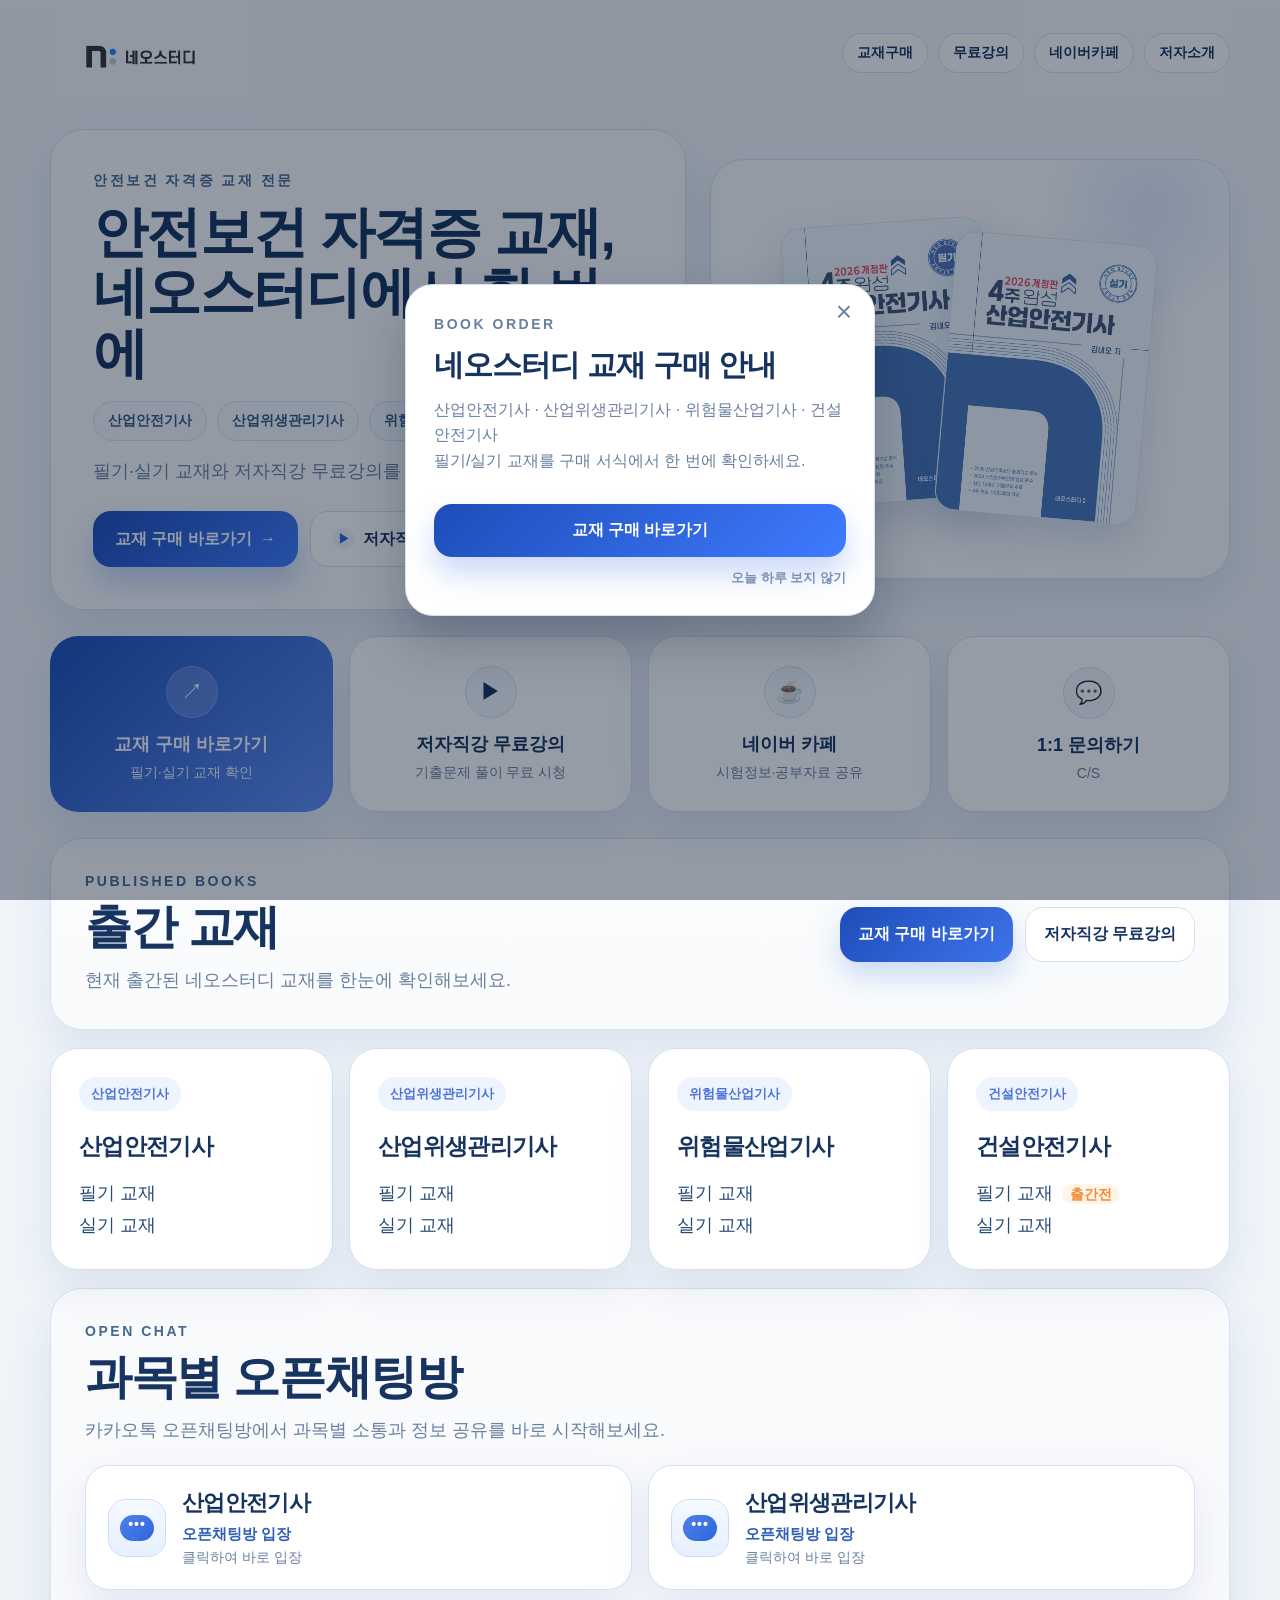
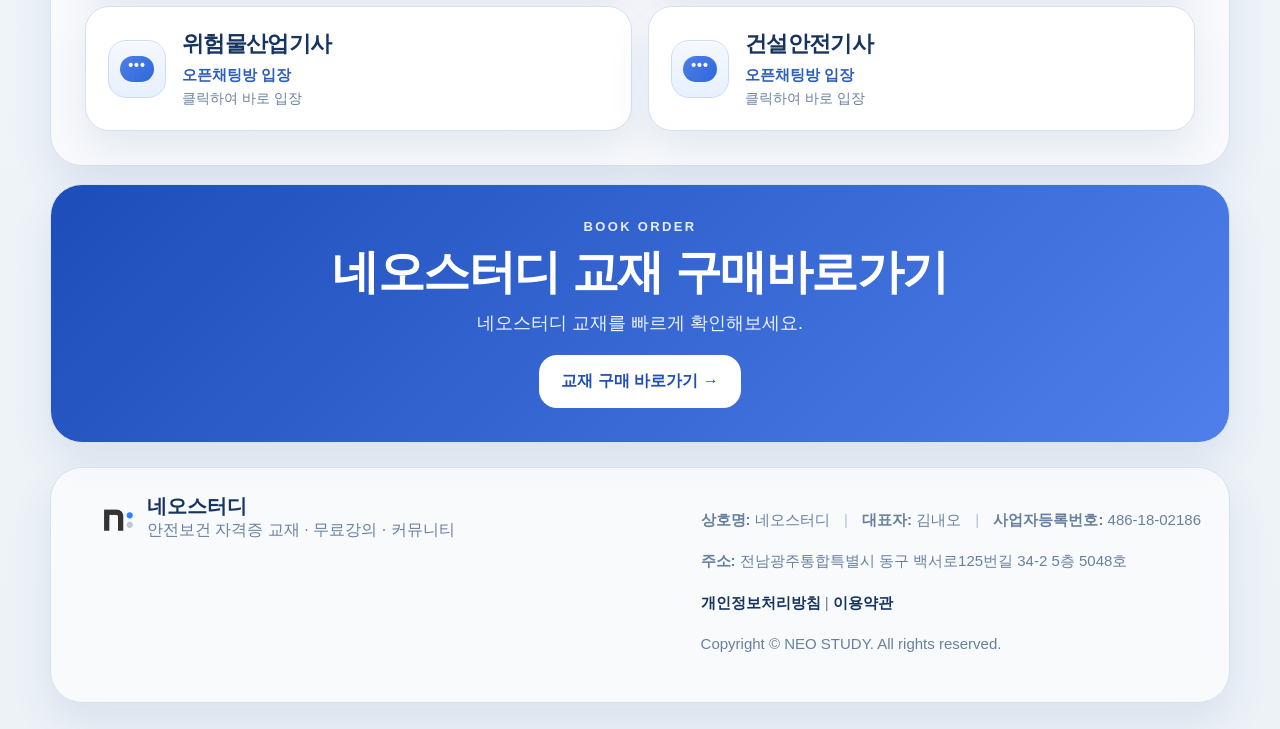
==== index.html @ 05bb548c "Add files via upload" ====
<!doctype html>
<html lang="ko">
<head>
  <meta charset="utf-8">
  <meta name="viewport" content="width=device-width, initial-scale=1">
  <meta http-equiv="Cache-Control" content="no-cache, no-store, must-revalidate">
  <meta http-equiv="Pragma" content="no-cache">
  <meta http-equiv="Expires" content="0">

  <title>네오스터디 | 안전보건 자격증 교재</title>
  <link rel="icon" type="image/png" href="./assets/logo-symbol.png?v=23">
  <link rel="stylesheet" href="./style.css?v=30">

  <style>
    /* v21 critical inline fix */
    .talks-section{
      padding:34px !important;
      margin-bottom:18px !important;
      border-radius:32px !important;
      background:rgba(255,255,255,.62) !important;
      border:1px solid #d6e1ef !important;
      box-shadow:0 18px 40px rgba(41,83,154,.10) !important;
    }
    .talk-grid{
      display:grid !important;
      grid-template-columns:repeat(2,minmax(0,1fr)) !important;
      gap:16px !important;
    }
    .talk-card{
      display:flex !important;
      align-items:center !important;
      gap:16px !important;
      padding:22px !important;
      border-radius:24px !important;
      background:#fff !important;
      border:1px solid #d6e1ef !important;
      box-shadow:0 18px 40px rgba(41,83,154,.10) !important;
    }
    .talk-icon{
      flex:0 0 58px !important;
      width:58px !important;
      height:58px !important;
      border-radius:18px !important;
      display:grid !important;
      place-items:center !important;
      background:linear-gradient(180deg,#f5f9ff 0%,#e7f0ff 100%) !important;
      border:1px solid #cddcf5 !important;
    }
    .talk-glyph{
      display:inline-grid !important;
      place-items:center !important;
      width:34px !important;
      height:26px !important;
      border-radius:14px !important;
      background:linear-gradient(135deg,#4f7fe6,#2e67dc) !important;
      color:#fff !important;
      font-size:0 !important;
      position:relative !important;
    }
    .talk-glyph::before{
      content:"•••" !important;
      font-size:14px !important;
      letter-spacing:1px !important;
    }
    .talk-glyph::after{
      content:"" !important;
      position:absolute !important;
      left:7px !important;
      bottom:-5px !important;
      border:6px solid transparent !important;
      border-top-color:#3f74e2 !important;
      border-right:0 !important;
      transform:rotate(24deg) !important;
    }
    .talk-copy h3{
      margin:0 0 7px !important;
      font-size:22px !important;
      letter-spacing:-.03em !important;
    }
    .talk-copy p{
      margin:0 0 4px !important;
      font-size:15px !important;
      font-weight:800 !important;
      color:#2f5fb6 !important;
    }
    .talk-copy .talk-hint{
      font-size:14px !important;
      color:#68809f !important;
      word-break:keep-all !important;
    }
    @media(max-width:1100px){.talk-grid{grid-template-columns:1fr !important;}}
    @media(max-width:760px){
      nav a{font-size:14px !important;padding:10px 13px !important;font-weight:850 !important;letter-spacing:-.01em !important;}
      .talk-card{padding:18px !important;}
      .talk-copy h3{font-size:19px !important;}
    }
  </style>


  <style>
    .popup-card .today{
      display:block !important;
      width:auto !important;
      margin:12px 0 0 auto !important;
      padding:0 !important;
      text-align:right !important;
    }
  </style>


  <style>
    .logo,
    .logo img,
    .footer-logo {
      background: transparent !important;
      box-shadow: none !important;
    }
    .logo {
      padding: 0 !important;
      border: 0 !important;
    }
    .popup-card .today,
    #today {
      display: block !important;
      width: max-content !important;
      margin: 12px 0 0 auto !important;
      padding: 0 !important;
      text-align: right !important;
      background: transparent !important;
      border: 0 !important;
    }
  </style>


  <style>
    header nav a[href="https://pf.kakao.com/_Xhxdxon"],
    .header nav a[href="https://pf.kakao.com/_Xhxdxon"]{
      display:none !important;
    }
  </style>

  <style id="v29-mobile-direct">
    .mobile-br{display:none;}
    @media screen and (max-width: 900px){
      body .header{
        align-items:flex-start !important;
        gap:12px !important;
        padding-top:18px !important;
      }
      body .logo-horizontal{
        display:none !important;
      }
      body .logo-stack{
        display:block !important;
        width:168px !important;
        max-width:168px !important;
        height:auto !important;
      }
      body header nav a[href="https://pf.kakao.com/_Xhxdxon"],
      body .header nav a[href="https://pf.kakao.com/_Xhxdxon"]{
        display:none !important;
        visibility:hidden !important;
        width:0 !important;
        height:0 !important;
        overflow:hidden !important;
        padding:0 !important;
        margin:0 !important;
        border:0 !important;
      }
      body nav{
        display:flex !important;
        flex-wrap:wrap !important;
        gap:10px !important;
      }
      body nav a{
        font-size:15px !important;
        font-weight:900 !important;
        padding:10px 14px !important;
        letter-spacing:-.02em !important;
      }
      body .books article{
        min-height:0 !important;
        padding:20px 22px !important;
        border-radius:22px !important;
      }
      body .books article h3{
        margin:14px 0 10px !important;
        font-size:24px !important;
        line-height:1.2 !important;
      }
      body .books article p{
        font-size:17px !important;
        line-height:1.45 !important;
      }
      body .cta{
        padding:26px 18px !important;
        margin:34px auto 28px !important;
        border-radius:24px !important;
      }
      body .cta h2{
        font-size:32px !important;
        line-height:1.15 !important;
      }
      body .mobile-br{
        display:block !important;
      }
      body .cta p:not(.cta-label){
        font-size:15px !important;
        line-height:1.5 !important;
        margin-bottom:16px !important;
      }
      body .cta-main-btn{
        min-height:50px !important;
        font-size:17px !important;
      }
    }
  </style>


  <style id="v30-mobile-footer-oneline">

/* v30 mobile footer one-line fix */
@media screen and (max-width: 900px){
  body .footer-compact{
    padding:20px 18px 26px !important;
    border-radius:24px !important;
  }
  body .footer-compact-brand{
    gap:10px !important;
    align-items:center !important;
  }
  body .footer-logo{
    width:46px !important;
    flex:0 0 46px !important;
  }
  body .footer-compact-brand b{
    font-size:17px !important;
    line-height:1.2 !important;
  }
  body .footer-compact-brand span{
    display:block !important;
    white-space:nowrap !important;
    font-size:11px !important;
    line-height:1.35 !important;
    letter-spacing:-.04em !important;
  }
  body .footer-compact-info{
    font-size:12px !important;
    line-height:1.55 !important;
    letter-spacing:-.055em !important;
  }
  body .footer-compact-info p{
    margin:0 0 7px !important;
  }
  body .footer-compact-info p:nth-child(1),
  body .footer-compact-info p:nth-child(2){
    white-space:nowrap !important;
    font-size:12px !important;
    letter-spacing:-.075em !important;
  }
  body .footer-compact-info .divider{
    margin:0 4px !important;
  }
  body .policy-links{
    font-size:14px !important;
    letter-spacing:-.04em !important;
  }
  body .copyright{
    white-space:nowrap !important;
    font-size:12px !important;
    letter-spacing:-.04em !important;
  }
}
@media screen and (max-width: 430px){
  body .footer-compact-info{
    font-size:11px !important;
  }
  body .footer-compact-info p:nth-child(1),
  body .footer-compact-info p:nth-child(2){
    font-size:11px !important;
    letter-spacing:-.09em !important;
  }
  body .footer-compact-brand span{
    font-size:10.5px !important;
  }
}

  </style>

</head>
<body>
<header class="header">
  <a class="logo" href="#top" aria-label="네오스터디 홈">
    <img class="logo-horizontal" src="./assets/logo-horizontal.png?v=23" alt="네오스터디">
    <img class="logo-stack" src="./assets/logo-stack.png?v=23" alt="네오스터디">
  </a>
  <nav>
    <a href="https://docs.google.com/forms/d/1O3MGlF-4QPyB_i3ow2tpYM8JLLoMQoD6j-0bdZ7Ga0U/viewform?edit_requested=true" target="_blank">교재구매</a>
    <a href="https://www.youtube.com/@%EB%84%A4%EC%98%A4%EC%8A%A4%ED%84%B0%EB%94%94" target="_blank">무료강의</a>
    <a href="https://cafe.naver.com/neostudy97" target="_blank">네이버카페</a>
    <a href="./author.html">저자소개</a>
  </nav>
</header>

<main id="top">
  <section class="hero">
    <div class="hero-copy refined">
      <p class="label">안전보건 자격증 교재 전문</p>
      <h1>안전보건 자격증 교재,<br>네오스터디에서 한 번에</h1>
      <div class="hero-tags">
        <span>산업안전기사</span>
        <span>산업위생관리기사</span>
        <span>위험물산업기사</span>
        <span>건설안전기사</span>
      </div>
      <p class="desc">필기·실기 교재와 저자직강 무료강의를 쉽고 빠르게 확인하세요.</p>
      <div class="actions refined-actions">
        <a class="btn primary purchase-cta-main" href="https://docs.google.com/forms/d/1O3MGlF-4QPyB_i3ow2tpYM8JLLoMQoD6j-0bdZ7Ga0U/viewform?edit_requested=true" target="_blank">교재 구매 바로가기 <span>→</span></a>
        <a class="btn hero-secondary" href="https://www.youtube.com/@%EB%84%A4%EC%98%A4%EC%8A%A4%ED%84%B0%EB%94%94" target="_blank"><span class="play-dot">▶</span> 저자직강 무료강의</a>
      </div>
    </div>
    <div class="visual visual-books">
      <div class="cover-stack" aria-label="산업안전기사 필기 실기 교재">
        <img class="cover cover-written" src="./assets/book-industrial-safety-written-front.png" alt="산업안전기사 필기 교재 표지">
        <img class="cover cover-practical" src="./assets/book-industrial-safety-practical-front.png" alt="산업안전기사 실기 교재 표지">
      </div>
    </div>
  </section>

  <section class="quick refined-quick">
    <a class="quick-card main purchase-quick" href="https://docs.google.com/forms/d/1O3MGlF-4QPyB_i3ow2tpYM8JLLoMQoD6j-0bdZ7Ga0U/viewform?edit_requested=true" target="_blank">
      <span class="mini-icon">↗</span>
      <b>교재 구매 바로가기</b>
      <span>필기·실기 교재 확인</span>
    </a>
    <a class="quick-card card-youtube" href="https://www.youtube.com/@%EB%84%A4%EC%98%A4%EC%8A%A4%ED%84%B0%EB%94%94" target="_blank">
      <span class="mini-icon">▶</span>
      <b>저자직강 무료강의</b>
      <span>기출문제 풀이 무료 시청</span>
    </a>
    <a class="quick-card card-cafe" href="https://cafe.naver.com/neostudy97" target="_blank">
      <span class="mini-icon">☕</span>
      <b>네이버 카페</b>
      <span>시험정보·공부자료 공유</span>
    </a>
    <a class="quick-card card-kakao" href="https://pf.kakao.com/_Xhxdxon" target="_blank">
      <span class="mini-icon">💬</span>
      <b>1:1 문의하기</b>
      <span>C/S</span>
    </a>
  </section>

  <section class="section-head refined-section-head">
    <div class="section-head-copy">
      <p class="label">PUBLISHED BOOKS</p>
      <h2>출간 교재</h2>
      <p>현재 출간된 네오스터디 교재를 한눈에 확인해보세요.</p>
    </div>
    <div class="section-head-actions">
      <a class="mini-btn solid" href="https://docs.google.com/forms/d/1O3MGlF-4QPyB_i3ow2tpYM8JLLoMQoD6j-0bdZ7Ga0U/viewform?edit_requested=true" target="_blank">교재 구매 바로가기</a>
      <a class="mini-btn ghost" href="https://www.youtube.com/@%EB%84%A4%EC%98%A4%EC%8A%A4%ED%84%B0%EB%94%94" target="_blank">저자직강 무료강의</a>
    </div>
  </section>

  <section class="books" id="books">
    <article><span>산업안전기사</span><h3>산업안전기사</h3><p>필기 교재<br>실기 교재</p></article>
    <article><span>산업위생관리기사</span><h3>산업위생관리기사</h3><p>필기 교재<br>실기 교재</p></article>
    <article><span>위험물산업기사</span><h3>위험물산업기사</h3><p>필기 교재<br>실기 교재</p></article>
    <article><span>건설안전기사</span><h3>건설안전기사</h3><p>필기 교재 <em>출간전</em><br>실기 교재</p></article>
  </section>

  <section class="talks-section" id="openchat">
    <div class="section-head talk-head">
      <div class="section-head-copy">
        <p class="label">OPEN CHAT</p>
        <h2>과목별 오픈채팅방</h2>
        <p>카카오톡 오픈채팅방에서 과목별 소통과 정보 공유를 바로 시작해보세요.</p>
      </div>
    </div>
    <div class="talk-grid">
            <a class="talk-card" href="https://open.kakao.com/o/gxEo422f" target="_blank">
        <div class="talk-icon" aria-hidden="true"><span class="talk-glyph">···</span></div>
        <div class="talk-copy">
          <h3>산업안전기사</h3>
          <p>오픈채팅방 입장</p>
          <span class="talk-hint">클릭하여 바로 입장</span>
        </div>
      </a>
      <a class="talk-card" href="https://open.kakao.com/o/gMXc622f" target="_blank">
        <div class="talk-icon" aria-hidden="true"><span class="talk-glyph">···</span></div>
        <div class="talk-copy">
          <h3>산업위생관리기사</h3>
          <p>오픈채팅방 입장</p>
          <span class="talk-hint">클릭하여 바로 입장</span>
        </div>
      </a>
      <a class="talk-card" href="https://open.kakao.com/o/gcaBc42f" target="_blank">
        <div class="talk-icon" aria-hidden="true"><span class="talk-glyph">···</span></div>
        <div class="talk-copy">
          <h3>위험물산업기사</h3>
          <p>오픈채팅방 입장</p>
          <span class="talk-hint">클릭하여 바로 입장</span>
        </div>
      </a>
      <a class="talk-card" href="https://open.kakao.com/o/gkoHd42f" target="_blank">
        <div class="talk-icon" aria-hidden="true"><span class="talk-glyph">···</span></div>
        <div class="talk-copy">
          <h3>건설안전기사</h3>
          <p>오픈채팅방 입장</p>
          <span class="talk-hint">클릭하여 바로 입장</span>
        </div>
      </a>
    </div>
  </section>

  <section class="cta">
    <p class="cta-label">BOOK ORDER</p>
    <h2>네오스터디 교재 구매<br class="mobile-br">바로가기</h2>
    <p>네오스터디 교재를 빠르게 확인해보세요.</p>
    <div class="cta-actions"><a class="btn white cta-main-btn" href="https://docs.google.com/forms/d/1O3MGlF-4QPyB_i3ow2tpYM8JLLoMQoD6j-0bdZ7Ga0U/viewform?edit_requested=true" target="_blank">교재 구매 바로가기 →</a></div>
  </section>
</main>

<footer class="footer-compact">
  <div class="footer-compact-brand">
    <img class="footer-logo" src="./assets/logo-symbol.png?v=23" alt="" aria-hidden="true">
    <div>
      <b>네오스터디</b>
      <span>안전보건 자격증 교재 · 무료강의 · 커뮤니티</span>
    </div>
  </div>

  <div class="footer-compact-info">
    <p><strong>상호명:</strong> 네오스터디 <span class="divider">|</span> <strong>대표자:</strong> 김내오 <span class="divider">|</span> <strong>사업자등록번호:</strong> 486-18-02186</p>
    <p><strong>주소:</strong> 전남광주통합특별시 동구 백서로125번길 34-2 5층 5048호</p>
    <p class="policy-links">
      <a href="./privacy.html">개인정보처리방침</a>
      <span>|</span>
      <a href="./terms.html">이용약관</a>
    </p>
    <p class="copyright">Copyright © NEO STUDY. All rights reserved.</p>
  </div>
</footer>

<div class="popup" id="popup">
  <div class="popup-card">
    <button id="close">×</button>
    <p class="label">BOOK ORDER</p>
    <h2>네오스터디 교재 구매 안내</h2>
    <p>산업안전기사 · 산업위생관리기사 · 위험물산업기사 · 건설안전기사<br>필기/실기 교재를 구매 서식에서 한 번에 확인하세요.</p>
    <a class="btn primary full" href="https://docs.google.com/forms/d/1O3MGlF-4QPyB_i3ow2tpYM8JLLoMQoD6j-0bdZ7Ga0U/viewform?edit_requested=true" target="_blank">교재 구매 바로가기</a>
    <button class="today" id="today" style="display:block;width:max-content;margin:12px 0 0 auto;padding:0;text-align:right;">오늘 하루 보지 않기</button>
  </div>
</div>

<script src="./script.js?v=30"></script>

<script>
  document.addEventListener('DOMContentLoaded', function () {
    document.querySelectorAll('header nav a, .header nav a').forEach(function (a) {
      var text = (a.textContent || '').replace(/\s/g, '');
      if (text === '1:1문의' || a.getAttribute('href') === 'https://pf.kakao.com/_Xhxdxon') {
        a.remove();
      }
    });
  });
</script>

<script id="v29-remove-contact-nav">
document.addEventListener('DOMContentLoaded', function(){
  document.querySelectorAll('header nav a, .header nav a, nav a').forEach(function(a){
    var txt = (a.textContent || '').replace(/\s/g,'');
    var href = a.getAttribute('href') || '';
    if (txt === '1:1문의' || href === 'https://pf.kakao.com/_Xhxdxon') {
      a.parentNode && a.parentNode.removeChild(a);
    }
  });
});
</script>


<script id="v30-footer-inline-js">
document.addEventListener('DOMContentLoaded', function(){
  var isMobile = window.matchMedia && window.matchMedia('(max-width: 900px)').matches;
  if(!isMobile) return;
  document.querySelectorAll('.footer-compact-info p').forEach(function(p, idx){
    if(idx === 0 || idx === 1){
      p.style.whiteSpace = 'nowrap';
      p.style.fontSize = window.innerWidth <= 430 ? '11px' : '12px';
      p.style.letterSpacing = window.innerWidth <= 430 ? '-0.09em' : '-0.075em';
    }
  });
  var brandSpan = document.querySelector('.footer-compact-brand span');
  if(brandSpan){
    brandSpan.style.whiteSpace = 'nowrap';
    brandSpan.style.fontSize = window.innerWidth <= 430 ? '10.5px' : '11px';
    brandSpan.style.letterSpacing = '-0.04em';
  }
});
</script>

</body>
</html>
---- style.css ----
:root{
  --bg:#eef3f8;
  --surface:#ffffff;
  --surface-soft:#f7faff;
  --line:#d6e1ef;
  --line-strong:#c7d6ea;
  --text:#16345f;
  --muted:#68809f;
  --blue:#2e67dc;
  --blue-deep:#1d4db8;
  --kakao:#fee500;
  --shadow:0 18px 40px rgba(41,83,154,.10);
  --radius:28px;
}
*{box-sizing:border-box}
html{scroll-behavior:smooth}
body{margin:0;font-family:-apple-system,BlinkMacSystemFont,'Segoe UI','Apple SD Gothic Neo','Noto Sans KR',sans-serif;color:var(--text);background:linear-gradient(180deg,#f3f7fb 0%, #edf2f7 100%);}
a{text-decoration:none;color:inherit}
img{max-width:100%;display:block}
.header,.hero,.refined-quick,.refined-section-head,.books,.talks-section,.cta,.footer-compact,.author-page,.policy-page{width:min(1180px,calc(100% - 32px));margin-inline:auto}
.header{display:flex;justify-content:space-between;align-items:center;padding:22px 0 16px;gap:16px;position:sticky;top:0;z-index:10;background:rgba(243,247,251,.88);backdrop-filter:blur(14px)}
.logo-horizontal{width:180px}.logo-stack{display:none;width:88px}
nav{display:flex;flex-wrap:wrap;gap:10px}
nav a{padding:10px 14px;border:1px solid var(--line);border-radius:999px;background:rgba(255,255,255,.75);font-size:14px;font-weight:700;color:var(--text)}
nav a:hover{border-color:#aac4ea;color:var(--blue)}
.label{margin:0 0 12px;letter-spacing:.18em;font-size:14px;font-weight:800;color:#446891}
.hero{display:grid;grid-template-columns:1.1fr .9fr;gap:24px;align-items:center;padding:28px 0 26px}
.hero-copy,.visual,.section-head,.talks-section,.cta,.author-card,.footer-compact,.policy-page{background:rgba(255,255,255,.62);border:1px solid var(--line);box-shadow:var(--shadow)}
.hero-copy{padding:42px;border-radius:34px}
.hero h1{margin:0 0 18px;font-size:clamp(34px,4.3vw,56px);line-height:1.1;letter-spacing:-.03em}
.hero-tags{display:flex;flex-wrap:wrap;gap:10px;margin-bottom:16px}
.hero-tags span,.author-points span{padding:10px 14px;border-radius:999px;background:#f5f8fd;border:1px solid var(--line);font-size:14px;font-weight:700;color:#365986}
.desc{margin:0 0 24px;color:var(--muted);font-size:18px;line-height:1.65}
.actions{display:flex;gap:12px;flex-wrap:wrap}
.btn{display:inline-flex;align-items:center;justify-content:center;gap:8px;padding:16px 22px;border-radius:18px;font-weight:800;transition:.18s transform ease,.18s box-shadow ease}
.btn:hover,.quick-card:hover,.talk-card:hover,.books article:hover{transform:translateY(-2px)}
.btn.primary{color:#fff;background:linear-gradient(135deg,var(--blue-deep),#3f7bff);box-shadow:0 16px 30px rgba(46,103,220,.26)}
.btn.hero-secondary{background:#fff;border:1px solid var(--line);color:var(--text)}
.play-dot,.play-mark{display:inline-grid;place-items:center;width:22px;height:22px;border-radius:50%;background:#eff5ff;color:var(--blue);font-size:12px}
.visual{min-height:420px;border-radius:34px;padding:26px;display:grid;place-items:center;position:relative;overflow:hidden}
.visual::before,.visual::after{content:"";position:absolute;border-radius:50%;background:radial-gradient(circle,#dce9fb,transparent 70%);opacity:.9}
.visual::before{width:220px;height:220px;top:-60px;right:-30px}.visual::after{width:180px;height:180px;left:-50px;bottom:-60px}
.cover-stack{position:relative;width:min(92%,420px);height:330px}
.cover{position:absolute;width:48%;border-radius:20px;box-shadow:0 18px 38px rgba(25,58,119,.15);border:1px solid rgba(210,223,240,.9);background:white}
.cover-written{left:7%;top:18px;transform:rotate(-4deg)}
.cover-practical{right:8%;top:34px;transform:rotate(5deg)}
.refined-quick{display:grid;grid-template-columns:repeat(4,1fr);gap:16px;padding:0 0 26px}
.quick-card{display:flex;flex-direction:column;align-items:center;justify-content:center;text-align:center;min-height:176px;padding:26px 20px;border-radius:28px;background:var(--surface);border:1px solid var(--line);box-shadow:var(--shadow)}
.quick-card.main{background:linear-gradient(135deg,var(--blue-deep),#5f8ef3);color:#fff;border:none}
.quick-card b{display:block;margin:14px 0 8px;font-size:18px}
.quick-card span:last-child{font-size:14px;color:var(--muted)}
.quick-card.main span:last-child{color:#eef4ff}
.mini-icon{display:grid;place-items:center;width:52px;height:52px;border-radius:50%;background:#f2f6fd;border:1px solid var(--line);font-size:22px}
.quick-card.main .mini-icon{background:rgba(255,255,255,.16);border-color:rgba(255,255,255,.16);color:#fff}
.refined-section-head,.talks-section,.cta,.footer-compact,.author-card{border-radius:32px}
.refined-section-head{display:flex;align-items:center;justify-content:space-between;gap:18px;padding:34px;margin-bottom:18px}
.section-head-copy h2,.talk-head h2,.cta h2,.author-card h2{margin:0 0 14px;font-size:clamp(32px,3.7vw,48px);line-height:1.08;letter-spacing:-.03em}
.section-head-copy p:not(.label),.talk-head p:not(.label){margin:0;color:var(--muted);font-size:18px;line-height:1.6}
.section-head-actions{display:flex;gap:12px;flex-wrap:wrap}
.mini-btn{display:inline-flex;align-items:center;justify-content:center;padding:16px 18px;border-radius:18px;font-weight:800;border:1px solid var(--line);background:#fff;min-width:150px}
.mini-btn.solid{background:linear-gradient(135deg,var(--blue-deep),#3e73ea);border:none;color:#fff;box-shadow:0 14px 28px rgba(46,103,220,.22)}
.books{display:grid;grid-template-columns:repeat(4,1fr);gap:16px;margin-bottom:18px}
.books article{min-height:220px;padding:28px;border-radius:28px;background:var(--surface);border:1px solid var(--line);box-shadow:var(--shadow);display:flex;flex-direction:column}
.books article span{align-self:flex-start;padding:8px 12px;border-radius:999px;background:#edf3ff;color:#4e74d8;font-size:13px;font-weight:800}
.books article h3{margin:22px 0 18px;font-size:23px;line-height:1.18;letter-spacing:-.03em}
.books article p{margin:0;font-size:18px;line-height:1.75;color:#244a78}
.books article em{font-style:normal;color:#f28b34;font-weight:800;background:#fff4ea;padding:2px 8px;border-radius:999px;margin-left:4px;font-size:14px}
.talks-section{padding:34px;margin-bottom:18px}
.talk-head{display:block;padding:0;background:none;border:none;box-shadow:none;margin-bottom:20px}
.talk-grid{display:grid;grid-template-columns:repeat(2,1fr);gap:16px}
.talk-card{display:flex;align-items:center;gap:16px;padding:22px;border-radius:24px;background:var(--surface);border:1px solid var(--line);box-shadow:var(--shadow)}
.talk-icon{flex:0 0 58px;width:58px;height:58px;border-radius:18px;display:grid;place-items:center;background:linear-gradient(180deg,#f5f9ff 0%, #e7f0ff 100%);border:1px solid #cddcf5;box-shadow:inset 0 1px 0 rgba(255,255,255,.9)}
.talk-copy h3{margin:0 0 7px;font-size:22px;letter-spacing:-.03em}
.talk-copy p{margin:0 0 4px;font-size:15px;font-weight:800;color:#2f5fb6}
.talk-copy .talk-hint{font-size:14px;color:var(--muted)}
.talk-glyph{display:inline-grid;place-items:center;width:34px;height:26px;border-radius:14px;background:linear-gradient(135deg,#4f7fe6,#2e67dc);color:#fff;font-size:16px;font-weight:900;letter-spacing:1px;position:relative;line-height:1}
.talk-glyph::after{content:"";position:absolute;left:7px;bottom:-5px;border:6px solid transparent;border-top-color:#3f74e2;border-right:0;transform:rotate(24deg)}
.cta{padding:34px;text-align:center;margin-bottom:24px;background:linear-gradient(135deg,var(--blue-deep),#4e7feb);color:#fff}
.cta-label{margin:0 0 12px;font-size:13px;font-weight:800;letter-spacing:.18em;color:#e6edff}
.cta p:not(.cta-label){margin:0 0 20px;font-size:18px;color:#eef4ff}.btn.white{background:#fff;color:var(--blue-deep)}
.footer-compact{padding:24px 28px 30px;display:flex;justify-content:space-between;gap:24px;align-items:flex-start;margin-bottom:26px}
.footer-compact-brand{display:flex;gap:14px;align-items:center}.footer-logo{width:54px;height:auto}.footer-compact-brand b{display:block;font-size:20px}.footer-compact-brand span,.footer-compact-info p{color:var(--muted)}
.footer-compact-info{font-size:15px;line-height:1.75}.divider{margin:0 10px;color:#b1c3da}.policy-links a{font-weight:800;color:var(--text)}
.popup{position:fixed;inset:0;display:grid;place-items:center;background:rgba(7,21,41,.42);padding:18px;z-index:50}
.popup.hidden{display:none}.popup-card{position:relative;width:min(470px,100%);padding:28px;border-radius:28px;background:#fff;border:1px solid var(--line);box-shadow:0 26px 50px rgba(10,24,49,.25)}
.popup-card #close{position:absolute;right:16px;top:12px;border:none;background:none;font-size:28px;line-height:1;cursor:pointer;color:#6d84a3}
.popup-card h2{margin:8px 0 14px;font-size:30px;line-height:1.1;letter-spacing:-.03em}.popup-card p{color:var(--muted);line-height:1.6}.full{width:100%;margin-top:14px}.today{margin-top:12px;border:none;background:none;color:#7992b1;cursor:pointer;font-weight:700}
.author-page{padding:16px 0 28px}.author-card{padding:40px}.author-main{margin:0 0 12px;font-size:28px;font-weight:900;letter-spacing:-.03em}.author-desc{margin:0 0 20px;font-size:20px;line-height:1.7;color:var(--muted)}
.author-points{display:flex;flex-wrap:wrap;gap:10px 12px;margin-bottom:26px}.cert-section{padding:20px;border:1px solid var(--line);border-radius:26px;background:rgba(255,255,255,.6)}
.cert-section h3{margin:0 0 14px;font-size:32px;letter-spacing:-.03em}.cert-grid{display:grid;grid-template-columns:repeat(3,1fr);gap:10px}.cert-item{padding:15px 16px;border-radius:18px;background:#f7faff;border:1px solid var(--line);font-weight:800}
.author-cta{margin-top:28px}.author-cta.refined{width:max-content;background:linear-gradient(135deg,#ff626b,#566cff);color:#fff;box-shadow:0 16px 34px rgba(95,111,240,.28)}
.policy-page{padding:26px 28px 34px;border-radius:32px;margin-top:28px;margin-bottom:28px}.policy-back{display:inline-flex;padding:11px 16px;border-radius:999px;background:#edf4ff;border:1px solid var(--line);font-weight:800;color:var(--blue-deep)}
.policy-page h1{margin:24px 0 16px;font-size:clamp(36px,5vw,60px);line-height:1.06;letter-spacing:-.04em}.policy-page > p{font-size:18px;color:var(--muted);line-height:1.7}
.policy-page section{padding-top:10px}.policy-page h2{margin:22px 0 10px;font-size:26px;letter-spacing:-.03em}.policy-page section p{font-size:17px;color:#35547c;line-height:1.8}
@media (max-width:1100px){
  .hero{grid-template-columns:1fr}.refined-quick,.books{grid-template-columns:repeat(2,1fr)}.talk-grid{grid-template-columns:1fr}.footer-compact{flex-direction:column}.refined-section-head{flex-direction:column;align-items:flex-start}.section-head-actions{width:100%}.section-head-actions .mini-btn{flex:1}
}
@media (max-width:760px){
  .header{position:static;flex-direction:column;align-items:flex-start}.logo-horizontal{display:none}.logo-stack{display:block}nav{width:100%}
  nav a{font-size:14px;padding:10px 13px;font-weight:800;letter-spacing:-.01em}.hero-copy,.visual,.talks-section,.refined-section-head,.cta,.author-card,.footer-compact,.policy-page{border-radius:24px}
  .hero-copy{padding:28px}.desc,.section-head-copy p:not(.label),.talk-head p:not(.label),.author-desc,.policy-page > p{font-size:16px}.refined-quick,.books,.cert-grid{grid-template-columns:1fr}
  .quick-card{min-height:150px}.books article{min-height:unset}.cover-stack{height:280px}.talk-card{padding:18px}.talk-copy h3{font-size:19px}.footer-compact{padding:20px}.policy-page{padding:22px}
}


/* v20 force fix: openchat card rendering */
.talks-section{
  padding:34px !important;
  margin-bottom:18px !important;
  border-radius:32px !important;
  background:rgba(255,255,255,.62) !important;
  border:1px solid var(--line) !important;
  box-shadow:var(--shadow) !important;
}
.talk-grid{
  display:grid !important;
  grid-template-columns:repeat(2, minmax(0,1fr)) !important;
  gap:16px !important;
}
.talk-card{
  display:flex !important;
  align-items:center !important;
  gap:16px !important;
  padding:22px !important;
  border-radius:24px !important;
  background:#fff !important;
  border:1px solid var(--line) !important;
  box-shadow:var(--shadow) !important;
}
.talk-icon{
  flex:0 0 58px !important;
  width:58px !important;
  height:58px !important;
  border-radius:18px !important;
  display:grid !important;
  place-items:center !important;
  background:linear-gradient(180deg,#f5f9ff 0%, #e7f0ff 100%) !important;
  border:1px solid #cddcf5 !important;
  box-shadow:inset 0 1px 0 rgba(255,255,255,.9) !important;
}
.talk-glyph{
  display:inline-grid !important;
  place-items:center !important;
  width:34px !important;
  height:26px !important;
  border-radius:14px !important;
  background:linear-gradient(135deg,#4f7fe6,#2e67dc) !important;
  color:#fff !important;
  font-size:0 !important;
  font-weight:900 !important;
  position:relative !important;
  line-height:1 !important;
}
.talk-glyph::before{
  content:"•••" !important;
  font-size:14px !important;
  letter-spacing:1px !important;
  transform:translateY(-1px) !important;
}
.talk-glyph::after{
  content:"" !important;
  position:absolute !important;
  left:7px !important;
  bottom:-5px !important;
  border:6px solid transparent !important;
  border-top-color:#3f74e2 !important;
  border-right:0 !important;
  transform:rotate(24deg) !important;
}
.talk-copy h3{
  margin:0 0 7px !important;
  font-size:22px !important;
  letter-spacing:-.03em !important;
}
.talk-copy p{
  margin:0 0 4px !important;
  font-size:15px !important;
  font-weight:800 !important;
  color:#2f5fb6 !important;
}
.talk-copy .talk-hint{
  font-size:14px !important;
  color:var(--muted) !important;
  word-break:keep-all !important;
}
@media(max-width:1100px){
  .talk-grid{grid-template-columns:1fr !important;}
}
@media(max-width:760px){
  nav a{
    font-size:14px !important;
    padding:10px 13px !important;
    font-weight:850 !important;
    letter-spacing:-.01em !important;
  }
  .talk-card{padding:18px !important;}
  .talk-copy h3{font-size:19px !important;}
}


/* v22 popup '오늘 하루 보지 않기' right alignment */
.popup-card .today{
  display:block !important;
  width:auto !important;
  margin:12px 0 0 auto !important;
  padding:0 !important;
  text-align:right !important;
}


/* v23 logo transparency + popup today right */
.logo,
.logo img,
.footer-logo{
  background:transparent !important;
  box-shadow:none !important;
}
.logo{
  padding:0 !important;
  border:0 !important;
}
.popup-card .today,
#today{
  display:block !important;
  width:max-content !important;
  margin:12px 0 0 auto !important;
  padding:0 !important;
  text-align:right !important;
  background:transparent !important;
  border:0 !important;
}


/* v25 mobile nav fix: hide contact nav item in header */
header nav a[href="https://pf.kakao.com/_Xhxdxon"],
.header nav a[href="https://pf.kakao.com/_Xhxdxon"]{
  display:none !important;
}


/* v26 mobile cache fallback */
header nav a[href="https://pf.kakao.com/_Xhxdxon"],
.header nav a[href="https://pf.kakao.com/_Xhxdxon"]{
  display:none !important;
}


/* v27 mobile polish */
.mobile-br{display:none;}

@media(max-width:760px){
  /* 모바일 로고 더 크게 */
  .logo-stack{
    width:128px !important;
    height:auto !important;
  }
  .logo-horizontal{
    display:none !important;
  }
  .logo{
    margin-bottom:8px !important;
  }

  /* 모바일 상단 메뉴: 1:1문의 완전 숨김 */
  header nav a[href="https://pf.kakao.com/_Xhxdxon"],
  .header nav a[href="https://pf.kakao.com/_Xhxdxon"]{
    display:none !important;
  }

  /* 모바일 메뉴 글씨 두껍게 + 4개만 깔끔하게 */
  nav{
    gap:10px !important;
  }
  nav a{
    font-size:15px !important;
    font-weight:900 !important;
    padding:11px 15px !important;
    letter-spacing:-.02em !important;
  }

  /* 메인 첫 화면에서 상단 여백 과하지 않게 */
  .hero{
    padding-top:12px !important;
  }

  /* 교재 카드 모바일 높이 축소 */
  .books{
    gap:14px !important;
  }
  .books article{
    min-height:auto !important;
    padding:24px 24px !important;
    border-radius:24px !important;
  }
  .books article h3{
    margin:18px 0 14px !important;
    font-size:25px !important;
  }
  .books article p{
    font-size:18px !important;
    line-height:1.65 !important;
  }

  /* 파란 구매 CTA 높이 축소 */
  .cta{
    padding:34px 22px !important;
    margin:44px auto 34px !important;
    border-radius:28px !important;
  }
  .cta h2{
    font-size:36px !important;
    line-height:1.18 !important;
    letter-spacing:-.04em !important;
  }
  .mobile-br{
    display:block;
  }
  .cta p:not(.cta-label){
    font-size:17px !important;
    line-height:1.55 !important;
    margin-bottom:18px !important;
  }
  .cta-main-btn{
    min-height:54px !important;
    padding:0 24px !important;
    border-radius:18px !important;
    font-size:18px !important;
  }
}

@media(max-width:430px){
  .logo-stack{
    width:136px !important;
  }
  nav a{
    font-size:15px !important;
    padding:10px 14px !important;
  }
  .cta h2{
    font-size:34px !important;
  }
  .books article{
    padding:22px 22px !important;
  }
}


/* v28 mobile force */
@media(max-width:900px){
  .logo-stack{width:170px !important;height:auto !important;}
  .logo-horizontal{display:none !important;}
  .header{align-items:flex-start !important;}
  header nav a[href="https://pf.kakao.com/_Xhxdxon"],
  .header nav a[href="https://pf.kakao.com/_Xhxdxon"]{display:none !important;}
  nav a{font-size:15px !important;font-weight:900 !important;padding:10px 14px !important;}
  .books article{min-height:auto !important;padding:20px 22px !important;border-radius:22px !important;}
  .books article h3{font-size:24px !important;margin:16px 0 12px !important;}
  .books article p{font-size:17px !important;line-height:1.55 !important;}
  .cta{padding:28px 20px !important;margin:34px auto 28px !important;border-radius:24px !important;}
  .cta h2{font-size:32px !important;line-height:1.16 !important;}
  .mobile-br{display:block !important;}
  .cta p:not(.cta-label){font-size:15px !important;margin-bottom:16px !important;}
  .cta-main-btn{min-height:50px !important;font-size:17px !important;}
}


/* v29 mobile direct */
.mobile-br{display:none;}
@media screen and (max-width: 900px){
  body .header{
    align-items:flex-start !important;
    gap:12px !important;
    padding-top:18px !important;
  }
  body .logo-horizontal{
    display:none !important;
  }
  body .logo-stack{
    display:block !important;
    width:168px !important;
    max-width:168px !important;
    height:auto !important;
  }
  body header nav a[href="https://pf.kakao.com/_Xhxdxon"],
  body .header nav a[href="https://pf.kakao.com/_Xhxdxon"]{
    display:none !important;
    visibility:hidden !important;
    width:0 !important;
    height:0 !important;
    overflow:hidden !important;
    padding:0 !important;
    margin:0 !important;
    border:0 !important;
  }
  body nav{
    display:flex !important;
    flex-wrap:wrap !important;
    gap:10px !important;
  }
  body nav a{
    font-size:15px !important;
    font-weight:900 !important;
    padding:10px 14px !important;
    letter-spacing:-.02em !important;
  }
  body .books article{
    min-height:0 !important;
    padding:20px 22px !important;
    border-radius:22px !important;
  }
  body .books article h3{
    margin:14px 0 10px !important;
    font-size:24px !important;
    line-height:1.2 !important;
  }
  body .books article p{
    font-size:17px !important;
    line-height:1.45 !important;
  }
  body .cta{
    padding:26px 18px !important;
    margin:34px auto 28px !important;
    border-radius:24px !important;
  }
  body .cta h2{
    font-size:32px !important;
    line-height:1.15 !important;
  }
  body .mobile-br{
    display:block !important;
  }
  body .cta p:not(.cta-label){
    font-size:15px !important;
    line-height:1.5 !important;
    margin-bottom:16px !important;
  }
  body .cta-main-btn{
    min-height:50px !important;
    font-size:17px !important;
  }
}



/* v30 mobile footer one-line fix */
@media screen and (max-width: 900px){
  body .footer-compact{
    padding:20px 18px 26px !important;
    border-radius:24px !important;
  }
  body .footer-compact-brand{
    gap:10px !important;
    align-items:center !important;
  }
  body .footer-logo{
    width:46px !important;
    flex:0 0 46px !important;
  }
  body .footer-compact-brand b{
    font-size:17px !important;
    line-height:1.2 !important;
  }
  body .footer-compact-brand span{
    display:block !important;
    white-space:nowrap !important;
    font-size:11px !important;
    line-height:1.35 !important;
    letter-spacing:-.04em !important;
  }
  body .footer-compact-info{
    font-size:12px !important;
    line-height:1.55 !important;
    letter-spacing:-.055em !important;
  }
  body .footer-compact-info p{
    margin:0 0 7px !important;
  }
  body .footer-compact-info p:nth-child(1),
  body .footer-compact-info p:nth-child(2){
    white-space:nowrap !important;
    font-size:12px !important;
    letter-spacing:-.075em !important;
  }
  body .footer-compact-info .divider{
    margin:0 4px !important;
  }
  body .policy-links{
    font-size:14px !important;
    letter-spacing:-.04em !important;
  }
  body .copyright{
    white-space:nowrap !important;
    font-size:12px !important;
    letter-spacing:-.04em !important;
  }
}
@media screen and (max-width: 430px){
  body .footer-compact-info{
    font-size:11px !important;
  }
  body .footer-compact-info p:nth-child(1),
  body .footer-compact-info p:nth-child(2){
    font-size:11px !important;
    letter-spacing:-.09em !important;
  }
  body .footer-compact-brand span{
    font-size:10.5px !important;
  }
}
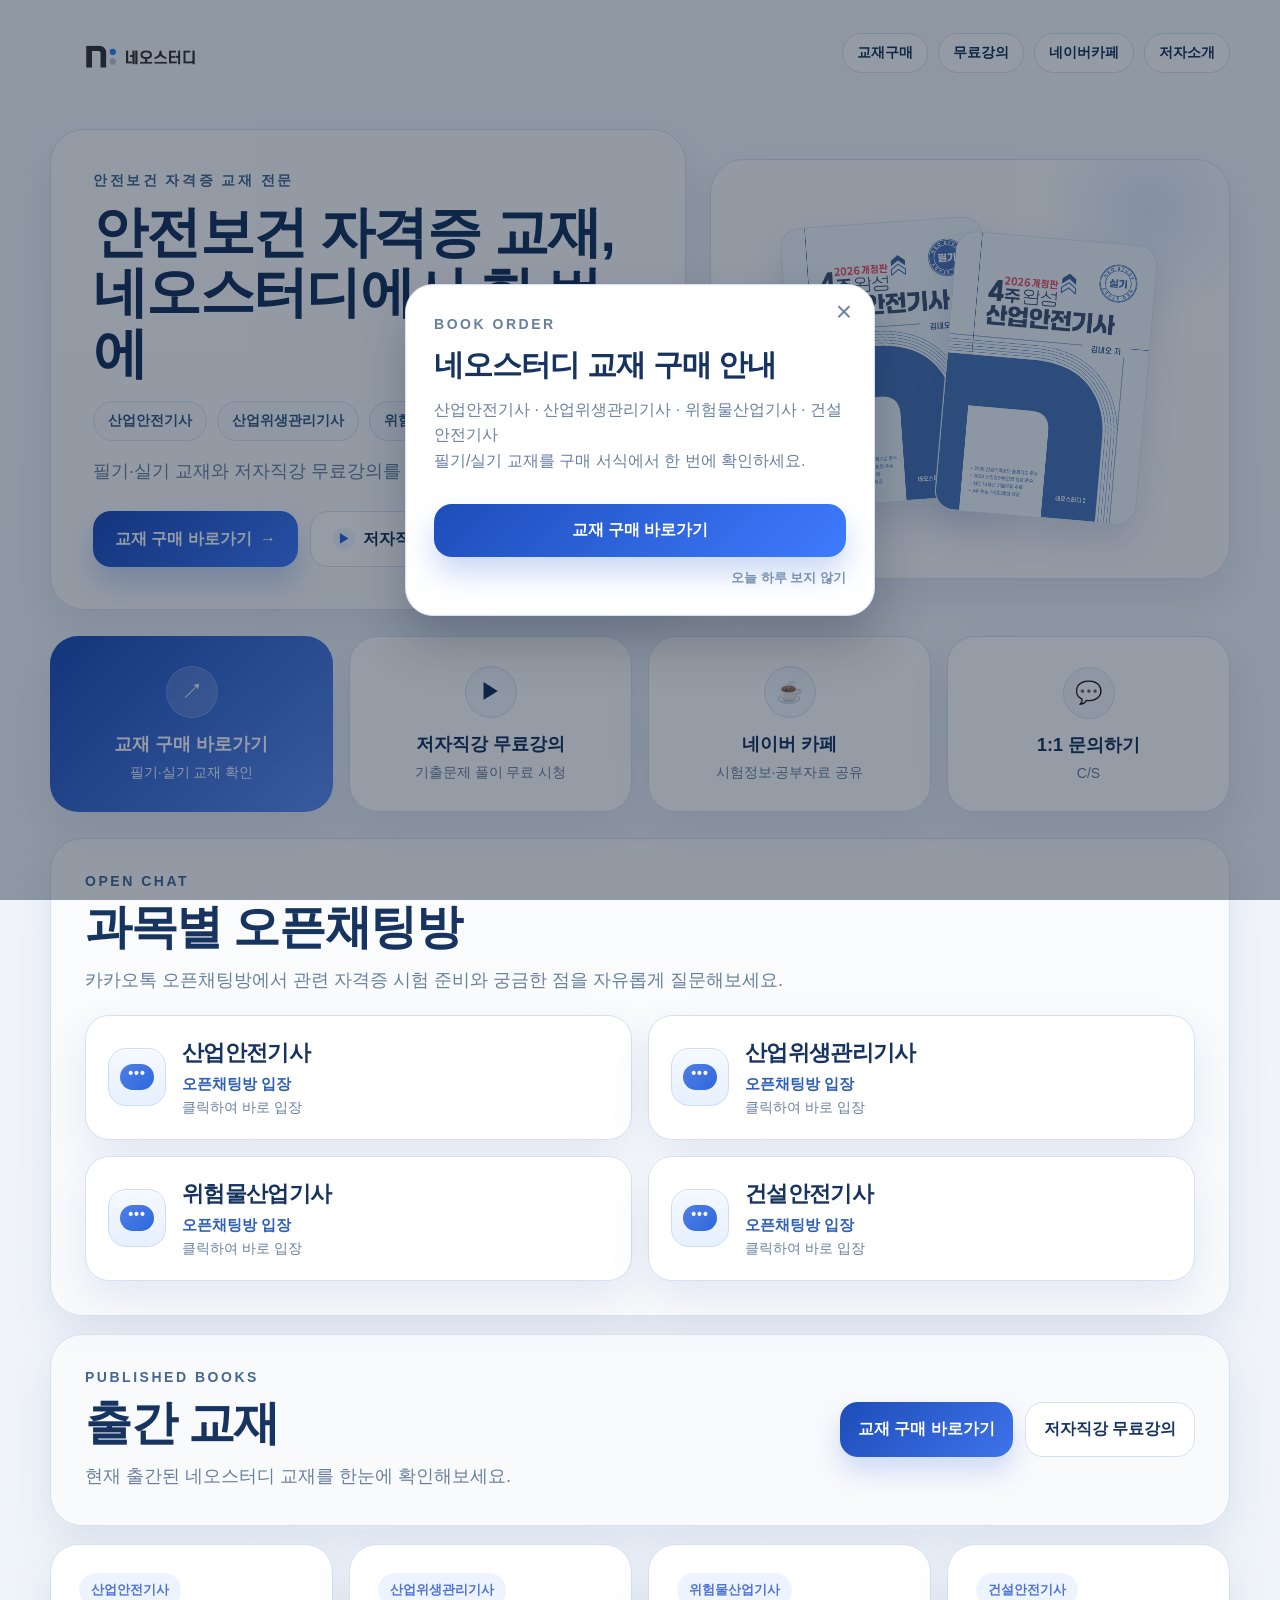
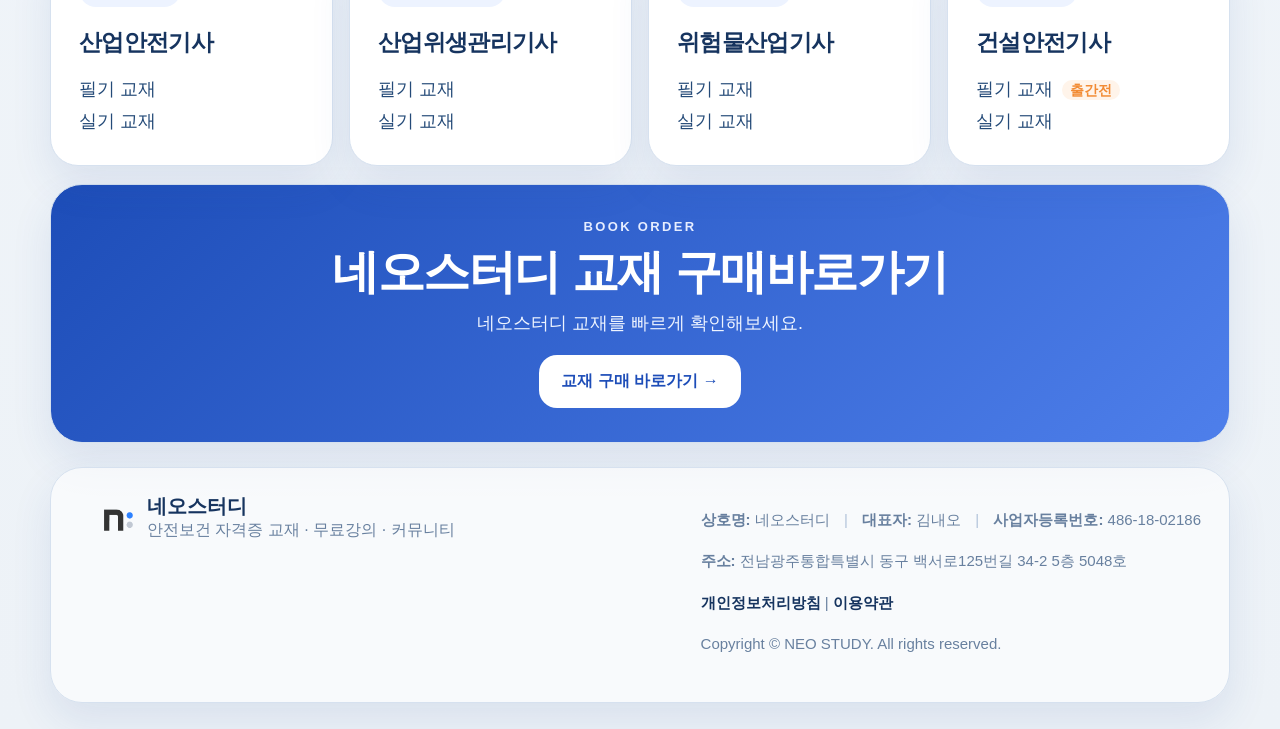
==== commit 356f3eea: "Add files via upload" ====
--- a/index.html
+++ b/index.html
@@ -9,7 +9,7 @@
 
   <title>네오스터디 | 안전보건 자격증 교재</title>
   <link rel="icon" type="image/png" href="./assets/logo-symbol.png?v=23">
-  <link rel="stylesheet" href="./style.css?v=30">
+  <link rel="stylesheet" href="./style.css?v=33">
 
   <style>
     /* v21 critical inline fix */
@@ -287,12 +287,51 @@
 
   </style>
 
+
+  <style id="v33-mobile-logo-left">
+
+/* v33 mobile logo left fix */
+@media screen and (max-width: 900px){
+  body .header{
+    align-items:flex-start !important;
+    justify-content:flex-start !important;
+    text-align:left !important;
+  }
+  body .logo{
+    align-self:flex-start !important;
+    margin-left:0 !important;
+    padding-left:0 !important;
+    transform:translateX(-10px) !important;
+  }
+  body .logo-stack{
+    display:block !important;
+    width:148px !important;
+    max-width:148px !important;
+    height:auto !important;
+    margin-left:0 !important;
+  }
+  body .logo-horizontal{
+    display:none !important;
+  }
+}
+@media screen and (max-width: 430px){
+  body .logo{
+    transform:translateX(-12px) !important;
+  }
+  body .logo-stack{
+    width:152px !important;
+    max-width:152px !important;
+  }
+}
+
+  </style>
+
 </head>
 <body>
 <header class="header">
   <a class="logo" href="#top" aria-label="네오스터디 홈">
     <img class="logo-horizontal" src="./assets/logo-horizontal.png?v=23" alt="네오스터디">
-    <img class="logo-stack" src="./assets/logo-stack.png?v=23" alt="네오스터디">
+    <img class="logo-stack" src="./assets/logo-stack-mobile.png?v=23" alt="네오스터디">
   </a>
   <nav>
     <a href="https://docs.google.com/forms/d/1O3MGlF-4QPyB_i3ow2tpYM8JLLoMQoD6j-0bdZ7Ga0U/viewform?edit_requested=true" target="_blank">교재구매</a>
@@ -350,31 +389,12 @@
     </a>
   </section>
 
-  <section class="section-head refined-section-head">
-    <div class="section-head-copy">
-      <p class="label">PUBLISHED BOOKS</p>
-      <h2>출간 교재</h2>
-      <p>현재 출간된 네오스터디 교재를 한눈에 확인해보세요.</p>
-    </div>
-    <div class="section-head-actions">
-      <a class="mini-btn solid" href="https://docs.google.com/forms/d/1O3MGlF-4QPyB_i3ow2tpYM8JLLoMQoD6j-0bdZ7Ga0U/viewform?edit_requested=true" target="_blank">교재 구매 바로가기</a>
-      <a class="mini-btn ghost" href="https://www.youtube.com/@%EB%84%A4%EC%98%A4%EC%8A%A4%ED%84%B0%EB%94%94" target="_blank">저자직강 무료강의</a>
-    </div>
-  </section>
-
-  <section class="books" id="books">
-    <article><span>산업안전기사</span><h3>산업안전기사</h3><p>필기 교재<br>실기 교재</p></article>
-    <article><span>산업위생관리기사</span><h3>산업위생관리기사</h3><p>필기 교재<br>실기 교재</p></article>
-    <article><span>위험물산업기사</span><h3>위험물산업기사</h3><p>필기 교재<br>실기 교재</p></article>
-    <article><span>건설안전기사</span><h3>건설안전기사</h3><p>필기 교재 <em>출간전</em><br>실기 교재</p></article>
-  </section>
-
   <section class="talks-section" id="openchat">
     <div class="section-head talk-head">
       <div class="section-head-copy">
         <p class="label">OPEN CHAT</p>
         <h2>과목별 오픈채팅방</h2>
-        <p>카카오톡 오픈채팅방에서 과목별 소통과 정보 공유를 바로 시작해보세요.</p>
+        <p>카카오톡 오픈채팅방에서 관련 자격증 시험 준비와 궁금한 점을 자유롭게 질문해보세요.</p>
       </div>
     </div>
     <div class="talk-grid">
@@ -413,7 +433,27 @@
     </div>
   </section>
 
-  <section class="cta">
+  
+
+
+  <section class="section-head refined-section-head">
+    <div class="section-head-copy">
+      <p class="label">PUBLISHED BOOKS</p>
+      <h2>출간 교재</h2>
+      <p>현재 출간된 네오스터디 교재를 한눈에 확인해보세요.</p>
+    </div>
+    <div class="section-head-actions">
+      <a class="mini-btn solid" href="https://docs.google.com/forms/d/1O3MGlF-4QPyB_i3ow2tpYM8JLLoMQoD6j-0bdZ7Ga0U/viewform?edit_requested=true" target="_blank">교재 구매 바로가기</a>
+      <a class="mini-btn ghost" href="https://www.youtube.com/@%EB%84%A4%EC%98%A4%EC%8A%A4%ED%84%B0%EB%94%94" target="_blank">저자직강 무료강의</a>
+    </div>
+  </section>
+
+  <section class="books" id="books">
+    <article><span>산업안전기사</span><h3>산업안전기사</h3><p>필기 교재<br>실기 교재</p></article>
+    <article><span>산업위생관리기사</span><h3>산업위생관리기사</h3><p>필기 교재<br>실기 교재</p></article>
+    <article><span>위험물산업기사</span><h3>위험물산업기사</h3><p>필기 교재<br>실기 교재</p></article>
+    <article><span>건설안전기사</span><h3>건설안전기사</h3><p>필기 교재 <em>출간전</em><br>실기 교재</p></article>
+  </section><section class="cta">
     <p class="cta-label">BOOK ORDER</p>
     <h2>네오스터디 교재 구매<br class="mobile-br">바로가기</h2>
     <p>네오스터디 교재를 빠르게 확인해보세요.</p>
@@ -453,7 +493,7 @@
   </div>
 </div>
 
-<script src="./script.js?v=30"></script>
+<script src="./script.js?v=33"></script>
 
 <script>
   document.addEventListener('DOMContentLoaded', function () {
@@ -499,5 +539,29 @@
 });
 </script>
 
+
+<script id="v33-mobile-logo-left-js">
+document.addEventListener('DOMContentLoaded', function(){
+  if(!window.matchMedia || !window.matchMedia('(max-width: 900px)').matches) return;
+  var logo = document.querySelector('.logo');
+  var stack = document.querySelector('.logo-stack');
+  var horizontal = document.querySelector('.logo-horizontal');
+  if(logo){
+    logo.style.alignSelf = 'flex-start';
+    logo.style.marginLeft = '0';
+    logo.style.paddingLeft = '0';
+    logo.style.transform = 'translateX(-10px)';
+  }
+  if(stack){
+    stack.style.display = 'block';
+    stack.style.width = window.innerWidth <= 430 ? '152px' : '148px';
+    stack.style.maxWidth = stack.style.width;
+    stack.style.height = 'auto';
+    stack.style.marginLeft = '0';
+  }
+  if(horizontal){ horizontal.style.display = 'none'; }
+});
+</script>
+
 </body>
 </html>
--- a/style.css
+++ b/style.css
@@ -508,3 +508,48 @@
     font-size:10.5px !important;
   }
 }
+
+
+/* v31 section order note */
+.talks-section{
+  scroll-margin-top: 96px;
+}
+.books{
+  scroll-margin-top: 96px;
+}
+
+
+
+/* v33 mobile logo left fix */
+@media screen and (max-width: 900px){
+  body .header{
+    align-items:flex-start !important;
+    justify-content:flex-start !important;
+    text-align:left !important;
+  }
+  body .logo{
+    align-self:flex-start !important;
+    margin-left:0 !important;
+    padding-left:0 !important;
+    transform:translateX(-10px) !important;
+  }
+  body .logo-stack{
+    display:block !important;
+    width:148px !important;
+    max-width:148px !important;
+    height:auto !important;
+    margin-left:0 !important;
+  }
+  body .logo-horizontal{
+    display:none !important;
+  }
+}
+@media screen and (max-width: 430px){
+  body .logo{
+    transform:translateX(-12px) !important;
+  }
+  body .logo-stack{
+    width:152px !important;
+    max-width:152px !important;
+  }
+}
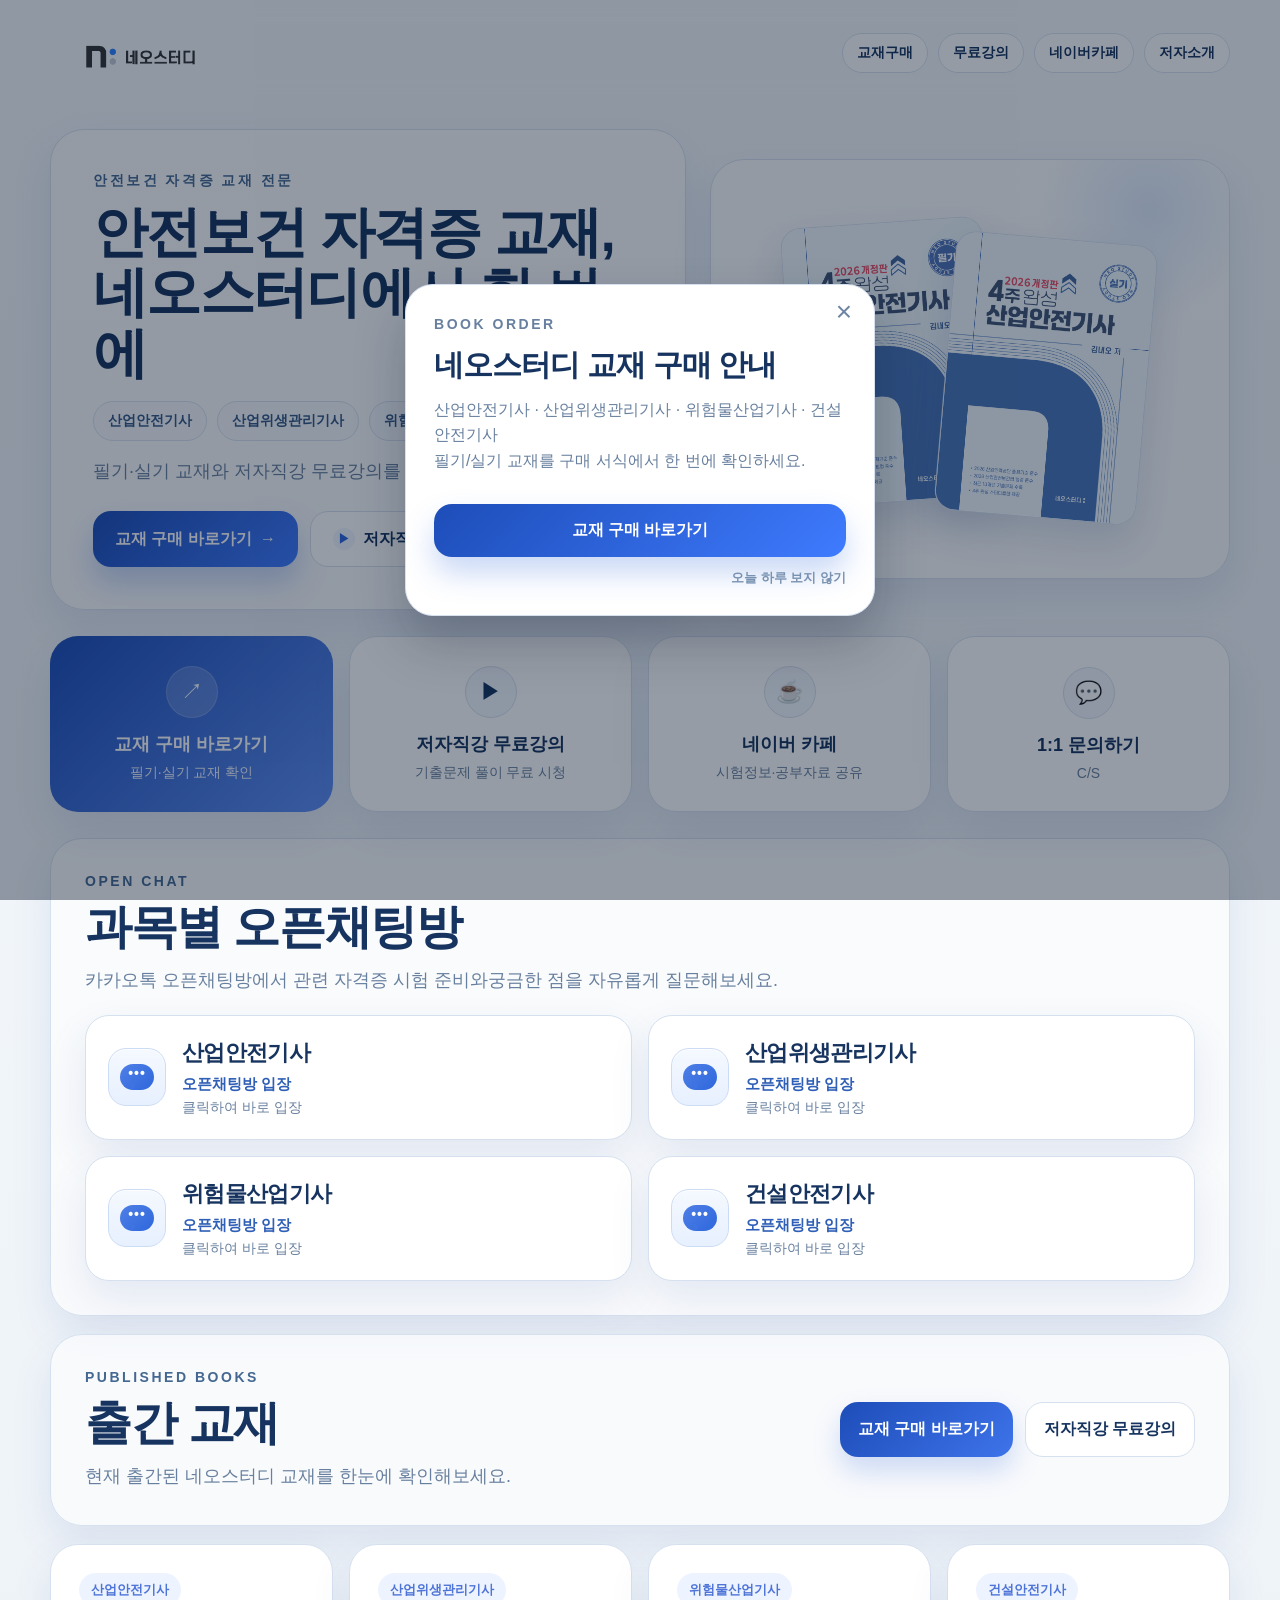
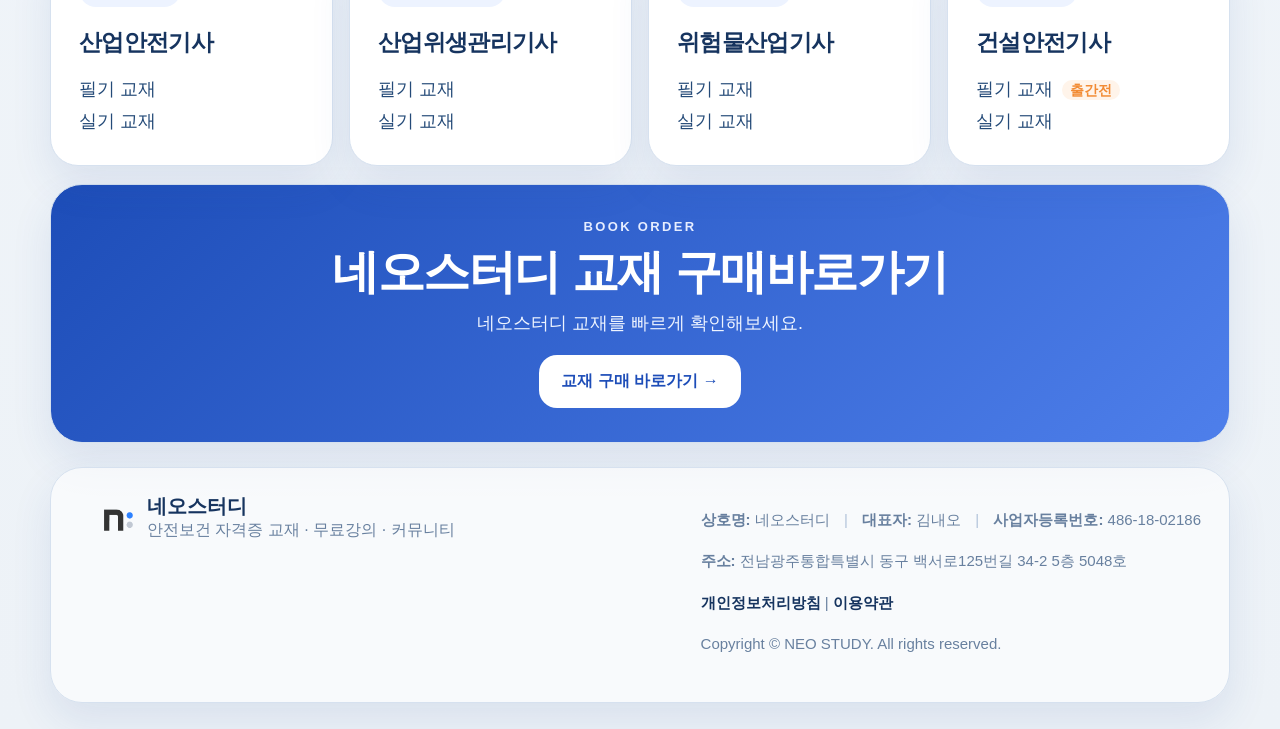
==== commit fc170b06: "Add files via upload" ====
--- a/index.html
+++ b/index.html
@@ -9,7 +9,7 @@
 
   <title>네오스터디 | 안전보건 자격증 교재</title>
   <link rel="icon" type="image/png" href="./assets/logo-symbol.png?v=23">
-  <link rel="stylesheet" href="./style.css?v=33">
+  <link rel="stylesheet" href="./style.css?v=39">
 
   <style>
     /* v21 critical inline fix */
@@ -287,40 +287,104 @@
 
   </style>
 
-
-  <style id="v33-mobile-logo-left">
-
-/* v33 mobile logo left fix */
+  <style id="v36-mobile-logo-horizontal">
+
+/* v36 mobile logo: use horizontal logo, no crop */
 @media screen and (max-width: 900px){
-  body .header{
-    align-items:flex-start !important;
+  html body .header{
+    position:relative !important;
+    display:block !important;
+    width:100% !important;
+    max-width:none !important;
+    margin:0 !important;
+    padding:18px 18px 12px 18px !important;
+    text-align:left !important;
+  }
+  html body .header .logo{
+    display:block !important;
+    width:136px !important;
+    max-width:136px !important;
+    height:auto !important;
+    margin:0 0 16px 0 !important;
+    padding:0 !important;
+    transform:none !important;
+    text-align:left !important;
+    overflow:visible !important;
+  }
+  html body .header .logo-horizontal{
+    display:block !important;
+    width:136px !important;
+    max-width:136px !important;
+    height:auto !important;
+    margin:0 !important;
+    padding:0 !important;
+    object-fit:contain !important;
+    background:transparent !important;
+  }
+  html body .header .logo-stack{
+    display:none !important;
+  }
+  html body .header nav{
+    display:flex !important;
+    flex-wrap:wrap !important;
     justify-content:flex-start !important;
-    text-align:left !important;
-  }
-  body .logo{
-    align-self:flex-start !important;
-    margin-left:0 !important;
-    padding-left:0 !important;
-    transform:translateX(-10px) !important;
-  }
-  body .logo-stack{
-    display:block !important;
-    width:148px !important;
-    max-width:148px !important;
-    height:auto !important;
-    margin-left:0 !important;
-  }
-  body .logo-horizontal{
-    display:none !important;
+    align-items:center !important;
+    gap:10px !important;
+    width:100% !important;
+    margin:0 !important;
+    padding:0 !important;
   }
 }
 @media screen and (max-width: 430px){
-  body .logo{
-    transform:translateX(-12px) !important;
-  }
-  body .logo-stack{
-    width:152px !important;
-    max-width:152px !important;
+  html body .header .logo,
+  html body .header .logo-horizontal{
+    width:132px !important;
+    max-width:132px !important;
+  }
+}
+
+  </style>
+
+  <style id="v39-force-mobile-text">
+
+/* v39 FORCE mobile text line control */
+@media screen and (max-width: 900px){
+  body .hero-desc-mobile,
+  body .books-desc-mobile{
+    display:block !important;
+    white-space:nowrap !important;
+    font-size:13px !important;
+    line-height:1.42 !important;
+    letter-spacing:-0.055em !important;
+    word-break:keep-all !important;
+    overflow:visible !important;
+  }
+
+  body .openchat-mobile-copy{
+    display:block !important;
+    font-size:13px !important;
+    line-height:1.45 !important;
+    letter-spacing:-0.055em !important;
+    word-break:keep-all !important;
+  }
+
+  body .openchat-mobile-copy .mobile-line{
+    display:block !important;
+    white-space:nowrap !important;
+    word-break:keep-all !important;
+  }
+
+  body .mobile-only-break{
+    display:block !important;
+  }
+}
+
+@media screen and (max-width: 430px){
+  body .hero-desc-mobile,
+  body .books-desc-mobile,
+  body .openchat-mobile-copy{
+    font-size:12px !important;
+    letter-spacing:-0.07em !important;
   }
 }
 
@@ -330,8 +394,8 @@
 <body>
 <header class="header">
   <a class="logo" href="#top" aria-label="네오스터디 홈">
-    <img class="logo-horizontal" src="./assets/logo-horizontal.png?v=23" alt="네오스터디">
-    <img class="logo-stack" src="./assets/logo-stack-mobile.png?v=23" alt="네오스터디">
+    <img class="logo-horizontal" src="./assets/logo-horizontal.png?v=37" alt="네오스터디">
+    <img class="logo-stack" src="./assets/logo-stack.png?v=37" alt="네오스터디">
   </a>
   <nav>
     <a href="https://docs.google.com/forms/d/1O3MGlF-4QPyB_i3ow2tpYM8JLLoMQoD6j-0bdZ7Ga0U/viewform?edit_requested=true" target="_blank">교재구매</a>
@@ -352,7 +416,7 @@
         <span>위험물산업기사</span>
         <span>건설안전기사</span>
       </div>
-      <p class="desc">필기·실기 교재와 저자직강 무료강의를 쉽고 빠르게 확인하세요.</p>
+      <p class="desc hero-desc-mobile">필기·실기 교재와 저자직강 무료강의를 쉽고 빠르게 확인하세요.</p>
       <div class="actions refined-actions">
         <a class="btn primary purchase-cta-main" href="https://docs.google.com/forms/d/1O3MGlF-4QPyB_i3ow2tpYM8JLLoMQoD6j-0bdZ7Ga0U/viewform?edit_requested=true" target="_blank">교재 구매 바로가기 <span>→</span></a>
         <a class="btn hero-secondary" href="https://www.youtube.com/@%EB%84%A4%EC%98%A4%EC%8A%A4%ED%84%B0%EB%94%94" target="_blank"><span class="play-dot">▶</span> 저자직강 무료강의</a>
@@ -394,7 +458,7 @@
       <div class="section-head-copy">
         <p class="label">OPEN CHAT</p>
         <h2>과목별 오픈채팅방</h2>
-        <p>카카오톡 오픈채팅방에서 관련 자격증 시험 준비와 궁금한 점을 자유롭게 질문해보세요.</p>
+        <p class="openchat-mobile-copy"><span class="mobile-line">카카오톡 오픈채팅방에서 관련 자격증 시험 준비와</span><span class="mobile-line">궁금한 점을 자유롭게 질문해보세요.</span></p>
       </div>
     </div>
     <div class="talk-grid">
@@ -440,7 +504,7 @@
     <div class="section-head-copy">
       <p class="label">PUBLISHED BOOKS</p>
       <h2>출간 교재</h2>
-      <p>현재 출간된 네오스터디 교재를 한눈에 확인해보세요.</p>
+      <p class="mobile-one-line books-desc-mobile">현재 출간된 네오스터디 교재를 한눈에 확인해보세요.</p>
     </div>
     <div class="section-head-actions">
       <a class="mini-btn solid" href="https://docs.google.com/forms/d/1O3MGlF-4QPyB_i3ow2tpYM8JLLoMQoD6j-0bdZ7Ga0U/viewform?edit_requested=true" target="_blank">교재 구매 바로가기</a>
@@ -493,7 +557,7 @@
   </div>
 </div>
 
-<script src="./script.js?v=33"></script>
+<script src="./script.js?v=39"></script>
 
 <script>
   document.addEventListener('DOMContentLoaded', function () {
@@ -539,29 +603,77 @@
 });
 </script>
 
-
-<script id="v33-mobile-logo-left-js">
+<script id="v36-mobile-logo-horizontal-js">
 document.addEventListener('DOMContentLoaded', function(){
   if(!window.matchMedia || !window.matchMedia('(max-width: 900px)').matches) return;
-  var logo = document.querySelector('.logo');
-  var stack = document.querySelector('.logo-stack');
-  var horizontal = document.querySelector('.logo-horizontal');
+  var logo = document.querySelector('.header .logo');
+  var horizontal = document.querySelector('.header .logo-horizontal');
+  var stack = document.querySelector('.header .logo-stack');
+  var size = window.innerWidth <= 430 ? '132px' : '136px';
   if(logo){
-    logo.style.alignSelf = 'flex-start';
-    logo.style.marginLeft = '0';
-    logo.style.paddingLeft = '0';
-    logo.style.transform = 'translateX(-10px)';
-  }
-  if(stack){
-    stack.style.display = 'block';
-    stack.style.width = window.innerWidth <= 430 ? '152px' : '148px';
-    stack.style.maxWidth = stack.style.width;
-    stack.style.height = 'auto';
-    stack.style.marginLeft = '0';
-  }
-  if(horizontal){ horizontal.style.display = 'none'; }
+    logo.style.display = 'block';
+    logo.style.width = size;
+    logo.style.maxWidth = size;
+    logo.style.height = 'auto';
+    logo.style.margin = '0 0 16px 0';
+    logo.style.padding = '0';
+    logo.style.transform = 'none';
+    logo.style.overflow = 'visible';
+  }
+  if(horizontal){
+    horizontal.setAttribute('src','./assets/logo-horizontal.png?v=37');
+    horizontal.style.display = 'block';
+    horizontal.style.width = size;
+    horizontal.style.maxWidth = size;
+    horizontal.style.height = 'auto';
+    horizontal.style.objectFit = 'contain';
+    horizontal.style.background = 'transparent';
+  }
+  if(stack){ stack.style.display = 'none'; }
 });
 </script>
 
+<script id="v39-force-mobile-text-js">
+document.addEventListener('DOMContentLoaded', function(){
+  if(!window.matchMedia || !window.matchMedia('(max-width: 900px)').matches) return;
+
+  var heroDesc = document.querySelector('.hero-copy .desc');
+  if(heroDesc){
+    heroDesc.classList.add('hero-desc-mobile');
+    heroDesc.textContent = '필기·실기 교재와 저자직강 무료강의를 쉽고 빠르게 확인하세요.';
+    heroDesc.style.whiteSpace = 'nowrap';
+    heroDesc.style.fontSize = window.innerWidth <= 430 ? '12px' : '13px';
+    heroDesc.style.letterSpacing = window.innerWidth <= 430 ? '-0.07em' : '-0.055em';
+    heroDesc.style.lineHeight = '1.42';
+    heroDesc.style.wordBreak = 'keep-all';
+  }
+
+  var openChat = document.querySelector('.talk-head .section-head-copy p:not(.label), .talk-head p:not(.label)');
+  if(openChat){
+    openChat.classList.add('openchat-mobile-copy');
+    openChat.innerHTML = '<span class="mobile-line">카카오톡 오픈채팅방에서 관련 자격증 시험 준비와</span><span class="mobile-line">궁금한 점을 자유롭게 질문해보세요.</span>';
+    openChat.style.fontSize = window.innerWidth <= 430 ? '12px' : '13px';
+    openChat.style.letterSpacing = window.innerWidth <= 430 ? '-0.07em' : '-0.055em';
+    openChat.style.lineHeight = '1.45';
+  }
+
+  var headings = Array.from(document.querySelectorAll('.refined-section-head .section-head-copy h2'));
+  headings.forEach(function(h2){
+    if((h2.textContent || '').trim() === '출간 교재'){
+      var p = h2.parentElement ? h2.parentElement.querySelector('p:not(.label)') : null;
+      if(p){
+        p.classList.add('books-desc-mobile');
+        p.textContent = '현재 출간된 네오스터디 교재를 한눈에 확인해보세요.';
+        p.style.whiteSpace = 'nowrap';
+        p.style.fontSize = window.innerWidth <= 430 ? '12px' : '13px';
+        p.style.letterSpacing = window.innerWidth <= 430 ? '-0.07em' : '-0.055em';
+        p.style.lineHeight = '1.42';
+        p.style.wordBreak = 'keep-all';
+      }
+    }
+  });
+});
+</script>
+
 </body>
 </html>
--- a/style.css
+++ b/style.css
@@ -553,3 +553,287 @@
     max-width:152px !important;
   }
 }
+
+
+
+/* v34 mobile logo absolute left force */
+@media screen and (max-width: 900px){
+  html body .header{
+    position:relative !important;
+    display:block !important;
+    width:100% !important;
+    max-width:none !important;
+    margin:0 !important;
+    padding:18px 18px 12px 18px !important;
+    background:rgba(243,247,251,.92) !important;
+  }
+  html body .header .logo{
+    display:block !important;
+    width:150px !important;
+    max-width:150px !important;
+    margin:0 0 18px 0 !important;
+    padding:0 !important;
+    transform:none !important;
+    text-align:left !important;
+  }
+  html body .header .logo-horizontal{
+    display:none !important;
+  }
+  html body .header .logo-stack{
+    display:block !important;
+    width:150px !important;
+    max-width:150px !important;
+    height:auto !important;
+    margin:0 !important;
+    padding:0 !important;
+    transform:none !important;
+  }
+  html body .header nav{
+    display:flex !important;
+    flex-wrap:wrap !important;
+    justify-content:flex-start !important;
+    align-items:center !important;
+    gap:10px !important;
+    width:100% !important;
+    margin:0 !important;
+    padding:0 !important;
+  }
+  html body .header nav a[href="https://pf.kakao.com/_Xhxdxon"]{
+    display:none !important;
+  }
+}
+@media screen and (max-width: 430px){
+  html body .header{
+    padding-left:16px !important;
+  }
+  html body .header .logo,
+  html body .header .logo-stack{
+    width:146px !important;
+    max-width:146px !important;
+  }
+}
+
+
+
+/* v35 mobile logo size fix */
+@media screen and (max-width: 900px){
+  html body .header{
+    position:relative !important;
+    display:block !important;
+    width:100% !important;
+    max-width:none !important;
+    margin:0 !important;
+    padding:18px 18px 12px 18px !important;
+  }
+  html body .header .logo{
+    display:block !important;
+    width:96px !important;
+    max-width:96px !important;
+    margin:0 0 16px 0 !important;
+    padding:0 !important;
+    transform:none !important;
+    text-align:left !important;
+  }
+  html body .header .logo-horizontal{
+    display:none !important;
+  }
+  html body .header .logo-stack{
+    display:block !important;
+    width:96px !important;
+    max-width:96px !important;
+    height:auto !important;
+    margin:0 !important;
+    padding:0 !important;
+    transform:none !important;
+    object-fit:contain !important;
+  }
+  html body .header nav{
+    display:flex !important;
+    flex-wrap:wrap !important;
+    justify-content:flex-start !important;
+    align-items:center !important;
+    gap:10px !important;
+    width:100% !important;
+    margin:0 !important;
+    padding:0 !important;
+  }
+}
+@media screen and (max-width: 430px){
+  html body .header .logo,
+  html body .header .logo-stack{
+    width:92px !important;
+    max-width:92px !important;
+  }
+}
+
+
+
+/* v36 mobile logo: use horizontal logo, no crop */
+@media screen and (max-width: 900px){
+  html body .header{
+    position:relative !important;
+    display:block !important;
+    width:100% !important;
+    max-width:none !important;
+    margin:0 !important;
+    padding:18px 18px 12px 18px !important;
+    text-align:left !important;
+  }
+  html body .header .logo{
+    display:block !important;
+    width:136px !important;
+    max-width:136px !important;
+    height:auto !important;
+    margin:0 0 16px 0 !important;
+    padding:0 !important;
+    transform:none !important;
+    text-align:left !important;
+    overflow:visible !important;
+  }
+  html body .header .logo-horizontal{
+    display:block !important;
+    width:136px !important;
+    max-width:136px !important;
+    height:auto !important;
+    margin:0 !important;
+    padding:0 !important;
+    object-fit:contain !important;
+    background:transparent !important;
+  }
+  html body .header .logo-stack{
+    display:none !important;
+  }
+  html body .header nav{
+    display:flex !important;
+    flex-wrap:wrap !important;
+    justify-content:flex-start !important;
+    align-items:center !important;
+    gap:10px !important;
+    width:100% !important;
+    margin:0 !important;
+    padding:0 !important;
+  }
+}
+@media screen and (max-width: 430px){
+  html body .header .logo,
+  html body .header .logo-horizontal{
+    width:132px !important;
+    max-width:132px !important;
+  }
+}
+
+
+/* v37 mobile line control */
+
+.mobile-only-break{display:none}
+@media screen and (max-width: 900px){
+  .hero-desc-mobile,
+  .books-desc-mobile{
+    font-size:13px !important;
+    line-height:1.45 !important;
+    white-space:nowrap !important;
+    letter-spacing:-0.03em !important;
+  }
+  .openchat-mobile-copy{
+    font-size:13px !important;
+    line-height:1.45 !important;
+    letter-spacing:-0.03em !important;
+  }
+  .openchat-mobile-copy .mobile-line{
+    white-space:nowrap !important;
+  }
+  .mobile-only-break{display:block !important;}
+}
+@media screen and (max-width: 430px){
+  .hero-desc-mobile,
+  .books-desc-mobile,
+  .openchat-mobile-copy{
+    font-size:12.5px !important;
+  }
+}
+
+
+
+/* v38 FORCE mobile text line control */
+@media screen and (max-width: 900px){
+  body .hero-desc-mobile,
+  body .books-desc-mobile{
+    display:block !important;
+    white-space:nowrap !important;
+    font-size:13px !important;
+    line-height:1.42 !important;
+    letter-spacing:-0.055em !important;
+    word-break:keep-all !important;
+    overflow:visible !important;
+  }
+
+  body .openchat-mobile-copy{
+    display:block !important;
+    font-size:13px !important;
+    line-height:1.45 !important;
+    letter-spacing:-0.055em !important;
+    word-break:keep-all !important;
+  }
+
+  body .openchat-mobile-copy .mobile-line{
+    display:block !important;
+    white-space:nowrap !important;
+    word-break:keep-all !important;
+  }
+
+  body .mobile-only-break{
+    display:block !important;
+  }
+}
+
+@media screen and (max-width: 430px){
+  body .hero-desc-mobile,
+  body .books-desc-mobile,
+  body .openchat-mobile-copy{
+    font-size:12px !important;
+    letter-spacing:-0.07em !important;
+  }
+}
+
+
+
+/* v39 FORCE mobile text line control */
+@media screen and (max-width: 900px){
+  body .hero-desc-mobile,
+  body .books-desc-mobile{
+    display:block !important;
+    white-space:nowrap !important;
+    font-size:13px !important;
+    line-height:1.42 !important;
+    letter-spacing:-0.055em !important;
+    word-break:keep-all !important;
+    overflow:visible !important;
+  }
+
+  body .openchat-mobile-copy{
+    display:block !important;
+    font-size:13px !important;
+    line-height:1.45 !important;
+    letter-spacing:-0.055em !important;
+    word-break:keep-all !important;
+  }
+
+  body .openchat-mobile-copy .mobile-line{
+    display:block !important;
+    white-space:nowrap !important;
+    word-break:keep-all !important;
+  }
+
+  body .mobile-only-break{
+    display:block !important;
+  }
+}
+
+@media screen and (max-width: 430px){
+  body .hero-desc-mobile,
+  body .books-desc-mobile,
+  body .openchat-mobile-copy{
+    font-size:12px !important;
+    letter-spacing:-0.07em !important;
+  }
+}
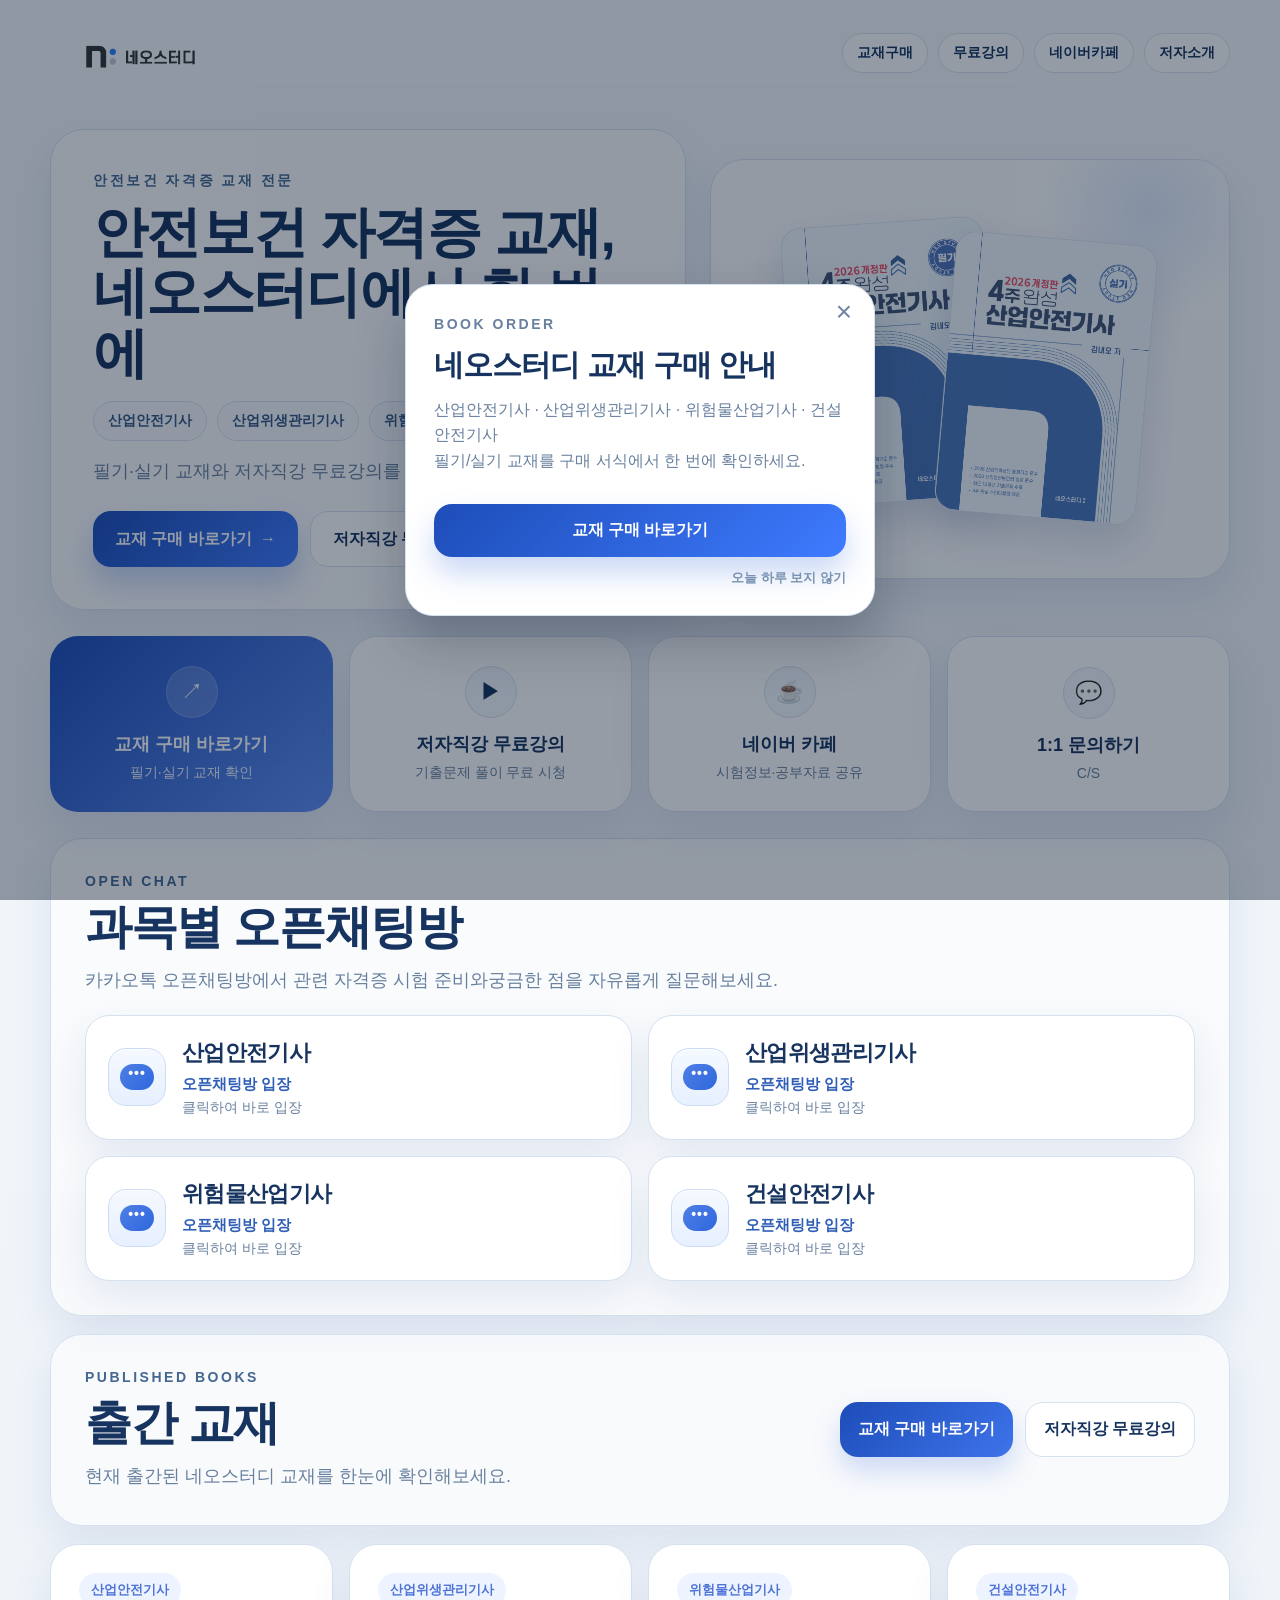
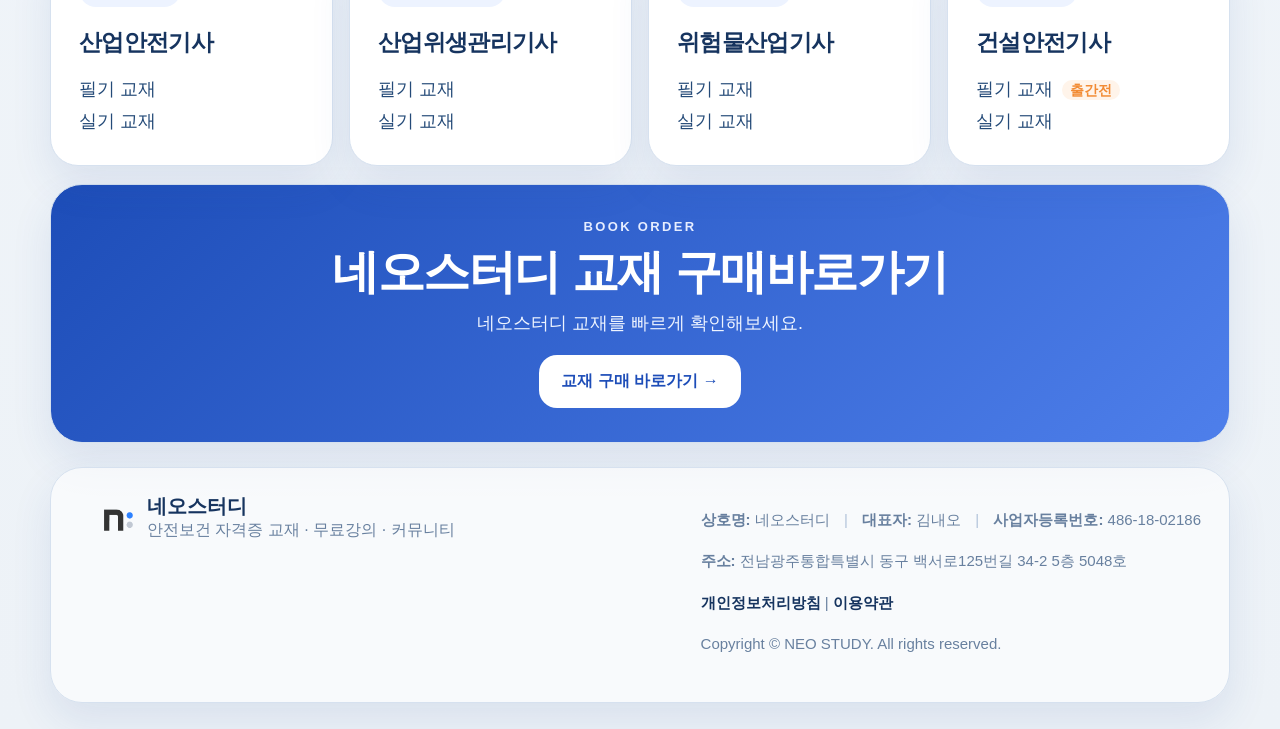
==== commit a1c49139: "Add files via upload" ====
--- a/index.html
+++ b/index.html
@@ -8,8 +8,8 @@
   <meta http-equiv="Expires" content="0">
 
   <title>네오스터디 | 안전보건 자격증 교재</title>
-  <link rel="icon" type="image/png" href="./assets/logo-symbol.png?v=23">
-  <link rel="stylesheet" href="./style.css?v=39">
+  <link rel="icon" type="image/png" href="./assets/logo-symbol.png?v=40">
+  <link rel="stylesheet" href="./style.css?v=40">
 
   <style>
     /* v21 critical inline fix */
@@ -390,12 +390,59 @@
 
   </style>
 
+
+
+  <style id="v40-mobile-logo-button-fix">
+/* v40 FORCE mobile logo + hero secondary icon */
+@media screen and (max-width: 900px){
+  html body .header{
+    padding:18px 14px 12px 10px !important;
+  }
+  html body .header .logo{
+    width:156px !important;
+    max-width:156px !important;
+    margin:0 0 14px -2px !important;
+  }
+  html body .header .logo-horizontal{
+    width:156px !important;
+    max-width:156px !important;
+  }
+  html body .hero-secondary{
+    display:flex !important;
+    align-items:center !important;
+    justify-content:center !important;
+    gap:10px !important;
+    flex-direction:row !important;
+  }
+  html body .hero-secondary .play-dot{
+    order:2 !important;
+    margin:0 0 0 4px !important;
+    display:inline-grid !important;
+    place-items:center !important;
+  }
+}
+@media screen and (max-width: 430px){
+  html body .header{
+    padding:16px 12px 12px 8px !important;
+  }
+  html body .header .logo{
+    width:150px !important;
+    max-width:150px !important;
+    margin:0 0 12px -2px !important;
+  }
+  html body .header .logo-horizontal{
+    width:150px !important;
+    max-width:150px !important;
+  }
+}
+  </style>
+
 </head>
 <body>
 <header class="header">
   <a class="logo" href="#top" aria-label="네오스터디 홈">
-    <img class="logo-horizontal" src="./assets/logo-horizontal.png?v=37" alt="네오스터디">
-    <img class="logo-stack" src="./assets/logo-stack.png?v=37" alt="네오스터디">
+    <img class="logo-horizontal" src="./assets/logo-horizontal.png?v=40" alt="네오스터디">
+    <img class="logo-stack" src="./assets/logo-stack.png?v=40" alt="네오스터디">
   </a>
   <nav>
     <a href="https://docs.google.com/forms/d/1O3MGlF-4QPyB_i3ow2tpYM8JLLoMQoD6j-0bdZ7Ga0U/viewform?edit_requested=true" target="_blank">교재구매</a>
@@ -419,7 +466,7 @@
       <p class="desc hero-desc-mobile">필기·실기 교재와 저자직강 무료강의를 쉽고 빠르게 확인하세요.</p>
       <div class="actions refined-actions">
         <a class="btn primary purchase-cta-main" href="https://docs.google.com/forms/d/1O3MGlF-4QPyB_i3ow2tpYM8JLLoMQoD6j-0bdZ7Ga0U/viewform?edit_requested=true" target="_blank">교재 구매 바로가기 <span>→</span></a>
-        <a class="btn hero-secondary" href="https://www.youtube.com/@%EB%84%A4%EC%98%A4%EC%8A%A4%ED%84%B0%EB%94%94" target="_blank"><span class="play-dot">▶</span> 저자직강 무료강의</a>
+        <a class="btn hero-secondary" href="https://www.youtube.com/@%EB%84%A4%EC%98%A4%EC%8A%A4%ED%84%B0%EB%94%94" target="_blank">저자직강 무료강의 <span class="play-dot">▶</span></a>
       </div>
     </div>
     <div class="visual visual-books">
@@ -527,7 +574,7 @@
 
 <footer class="footer-compact">
   <div class="footer-compact-brand">
-    <img class="footer-logo" src="./assets/logo-symbol.png?v=23" alt="" aria-hidden="true">
+    <img class="footer-logo" src="./assets/logo-symbol.png?v=40" alt="" aria-hidden="true">
     <div>
       <b>네오스터디</b>
       <span>안전보건 자격증 교재 · 무료강의 · 커뮤니티</span>
@@ -557,7 +604,7 @@
   </div>
 </div>
 
-<script src="./script.js?v=39"></script>
+<script src="./script.js?v=40"></script>
 
 <script>
   document.addEventListener('DOMContentLoaded', function () {
@@ -621,7 +668,7 @@
     logo.style.overflow = 'visible';
   }
   if(horizontal){
-    horizontal.setAttribute('src','./assets/logo-horizontal.png?v=37');
+    horizontal.setAttribute('src','./assets/logo-horizontal.png?v=40');
     horizontal.style.display = 'block';
     horizontal.style.width = size;
     horizontal.style.maxWidth = size;
@@ -675,5 +722,66 @@
 });
 </script>
 
+
+
+<script id="v40-mobile-logo-button-fix-js">
+document.addEventListener('DOMContentLoaded', function(){
+  if(!window.matchMedia || !window.matchMedia('(max-width: 900px)').matches) return;
+
+  var logo = document.querySelector('.header .logo');
+  var horizontal = document.querySelector('.header .logo-horizontal');
+  var stack = document.querySelector('.header .logo-stack');
+  var mobileW = window.innerWidth <= 430 ? '150px' : '156px';
+  if(logo){
+    logo.style.display = 'block';
+    logo.style.width = mobileW;
+    logo.style.maxWidth = mobileW;
+    logo.style.height = 'auto';
+    logo.style.margin = '0 0 12px -2px';
+    logo.style.padding = '0';
+    logo.style.transform = 'none';
+    logo.style.overflow = 'visible';
+  }
+  if(horizontal){
+    horizontal.setAttribute('src','./assets/logo-horizontal.png?v=40');
+    horizontal.style.display = 'block';
+    horizontal.style.width = mobileW;
+    horizontal.style.maxWidth = mobileW;
+    horizontal.style.height = 'auto';
+    horizontal.style.objectFit = 'contain';
+    horizontal.style.background = 'transparent';
+  }
+  if(stack){ stack.style.display = 'none'; }
+
+  var header = document.querySelector('.header');
+  if(header){
+    header.style.paddingTop = '16px';
+    header.style.paddingRight = window.innerWidth <= 430 ? '12px' : '14px';
+    header.style.paddingBottom = '12px';
+    header.style.paddingLeft = window.innerWidth <= 430 ? '8px' : '10px';
+    header.style.alignItems = 'flex-start';
+    header.style.textAlign = 'left';
+  }
+
+  var btn = document.querySelector('.hero-secondary');
+  if(btn){
+    var icon = btn.querySelector('.play-dot');
+    if(icon){
+      btn.appendChild(icon);
+      icon.style.marginLeft = '4px';
+      icon.style.marginRight = '0';
+    }
+    btn.style.display = 'flex';
+    btn.style.alignItems = 'center';
+    btn.style.justifyContent = 'center';
+    btn.style.gap = '10px';
+    var textNodes = Array.from(btn.childNodes).filter(function(n){
+      return n.nodeType === 3 && n.textContent.trim();
+    });
+    textNodes.forEach(function(n){ n.textContent = '저자직강 무료강의 '; });
+  }
+});
+</script>
+
 </body>
 </html>
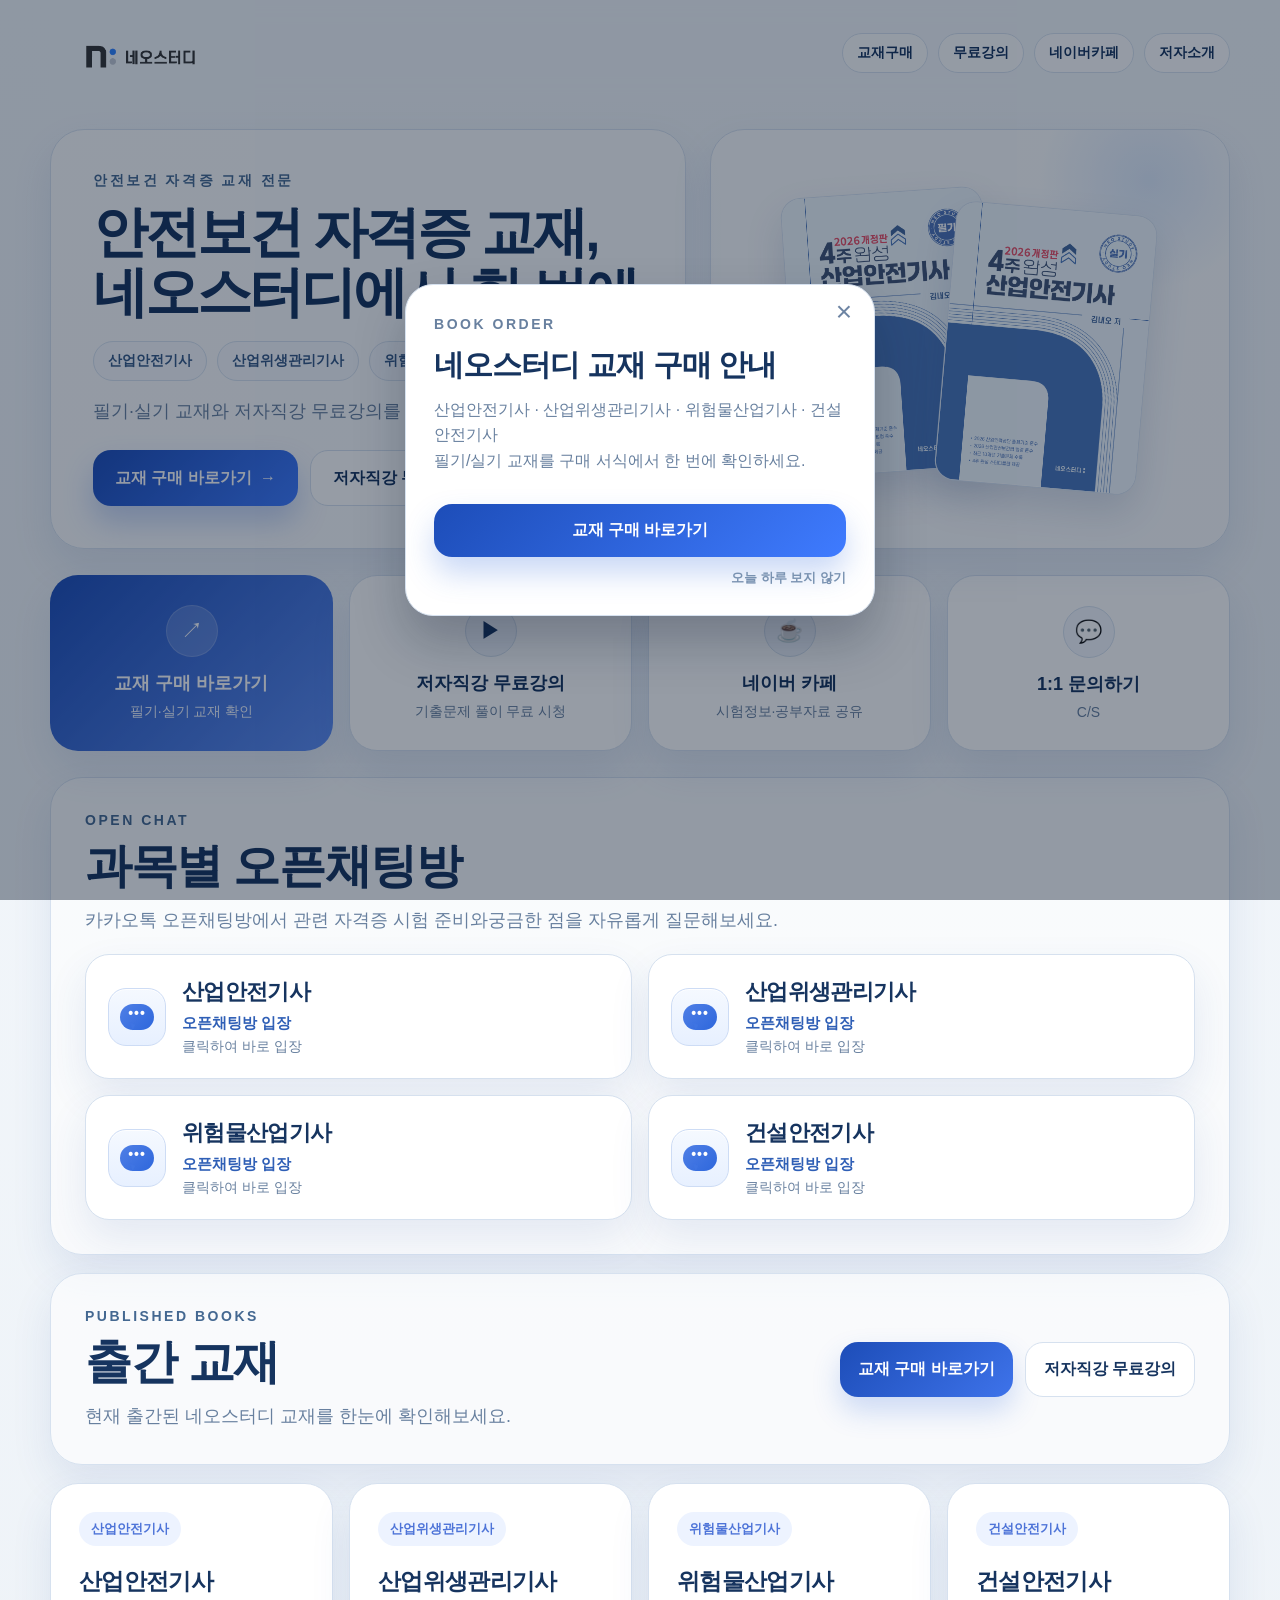
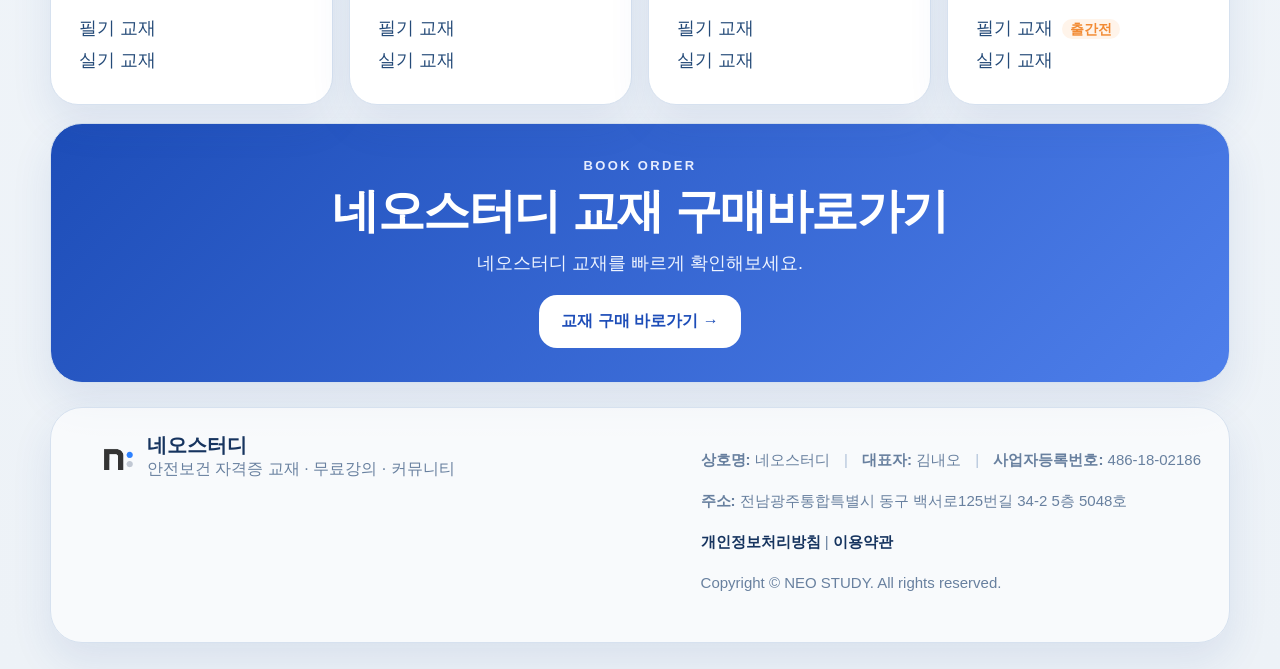
==== commit 12a08727: "Add files via upload" ====
--- a/index.html
+++ b/index.html
@@ -8,8 +8,8 @@
   <meta http-equiv="Expires" content="0">
 
   <title>네오스터디 | 안전보건 자격증 교재</title>
-  <link rel="icon" type="image/png" href="./assets/logo-symbol.png?v=40">
-  <link rel="stylesheet" href="./style.css?v=40">
+  <link rel="icon" type="image/png" href="./assets/logo-symbol.png?v=43">
+  <link rel="stylesheet" href="./style.css?v=43">
 
   <style>
     /* v21 critical inline fix */
@@ -437,12 +437,111 @@
 }
   </style>
 
+
+
+  <style id="v41-mobile-button-icon-align">
+/* v41 FORCE mobile hero button icon alignment */
+@media screen and (max-width: 900px){
+  html body .actions.refined-actions{
+    display:flex !important;
+    flex-direction:column !important;
+    align-items:stretch !important;
+    gap:12px !important;
+    width:100% !important;
+  }
+
+  html body .actions.refined-actions .btn,
+  html body .actions.refined-actions .purchase-cta-main,
+  html body .actions.refined-actions .hero-secondary{
+    width:100% !important;
+    max-width:100% !important;
+    min-height:54px !important;
+    box-sizing:border-box !important;
+    display:grid !important;
+    grid-template-columns:1fr auto !important;
+    align-items:center !important;
+    justify-items:start !important;
+    column-gap:10px !important;
+    padding:0 20px !important;
+    text-align:left !important;
+    line-height:1 !important;
+  }
+
+  html body .actions.refined-actions .btn > span,
+  html body .actions.refined-actions .purchase-cta-main > span,
+  html body .actions.refined-actions .hero-secondary > span{
+    justify-self:end !important;
+    margin:0 !important;
+    order:initial !important;
+  }
+
+  html body .actions.refined-actions .hero-secondary .play-dot{
+    justify-self:end !important;
+    margin:0 !important;
+    order:initial !important;
+  }
+}
+  </style>
+
+
+
+  <style id="v42-mobile-hero-title-fit">
+/* v42 FORCE mobile hero title: fit all small phones */
+@media screen and (max-width: 900px){
+  html body .hero-copy h1{
+    font-size:clamp(34px, 8.45vw, 46px) !important;
+    line-height:1.08 !important;
+    letter-spacing:-0.075em !important;
+    word-break:keep-all !important;
+    overflow-wrap:normal !important;
+  }
+  html body .hero-copy h1 .hero-title-line{
+    display:block !important;
+    white-space:nowrap !important;
+    word-break:keep-all !important;
+  }
+}
+@media screen and (max-width: 390px){
+  html body .hero-copy h1{
+    font-size:32px !important;
+    line-height:1.08 !important;
+    letter-spacing:-0.09em !important;
+  }
+}
+@media screen and (max-width: 360px){
+  html body .hero-copy h1{
+    font-size:30px !important;
+    letter-spacing:-0.105em !important;
+  }
+}
+  </style>
+
+
+
+  <style id="v43-desktop-hero-title-break">
+/* v43 FORCE desktop + mobile hero title line break */
+html body .hero-copy h1 .hero-title-line{
+  display:block !important;
+  white-space:nowrap !important;
+  word-break:keep-all !important;
+}
+html body .hero-copy h1{
+  word-break:keep-all !important;
+  overflow-wrap:normal !important;
+}
+@media screen and (min-width: 901px){
+  html body .hero-copy h1{
+    letter-spacing:-0.055em !important;
+  }
+}
+  </style>
+
 </head>
 <body>
 <header class="header">
   <a class="logo" href="#top" aria-label="네오스터디 홈">
-    <img class="logo-horizontal" src="./assets/logo-horizontal.png?v=40" alt="네오스터디">
-    <img class="logo-stack" src="./assets/logo-stack.png?v=40" alt="네오스터디">
+    <img class="logo-horizontal" src="./assets/logo-horizontal.png?v=43" alt="네오스터디">
+    <img class="logo-stack" src="./assets/logo-stack.png?v=43" alt="네오스터디">
   </a>
   <nav>
     <a href="https://docs.google.com/forms/d/1O3MGlF-4QPyB_i3ow2tpYM8JLLoMQoD6j-0bdZ7Ga0U/viewform?edit_requested=true" target="_blank">교재구매</a>
@@ -456,7 +555,7 @@
   <section class="hero">
     <div class="hero-copy refined">
       <p class="label">안전보건 자격증 교재 전문</p>
-      <h1>안전보건 자격증 교재,<br>네오스터디에서 한 번에</h1>
+      <h1><span class="hero-title-line">안전보건 자격증 교재,</span><span class="hero-title-line">네오스터디에서 한 번에</span></h1>
       <div class="hero-tags">
         <span>산업안전기사</span>
         <span>산업위생관리기사</span>
@@ -574,7 +673,7 @@
 
 <footer class="footer-compact">
   <div class="footer-compact-brand">
-    <img class="footer-logo" src="./assets/logo-symbol.png?v=40" alt="" aria-hidden="true">
+    <img class="footer-logo" src="./assets/logo-symbol.png?v=43" alt="" aria-hidden="true">
     <div>
       <b>네오스터디</b>
       <span>안전보건 자격증 교재 · 무료강의 · 커뮤니티</span>
@@ -604,7 +703,7 @@
   </div>
 </div>
 
-<script src="./script.js?v=40"></script>
+<script src="./script.js?v=43"></script>
 
 <script>
   document.addEventListener('DOMContentLoaded', function () {
@@ -668,7 +767,7 @@
     logo.style.overflow = 'visible';
   }
   if(horizontal){
-    horizontal.setAttribute('src','./assets/logo-horizontal.png?v=40');
+    horizontal.setAttribute('src','./assets/logo-horizontal.png?v=43');
     horizontal.style.display = 'block';
     horizontal.style.width = size;
     horizontal.style.maxWidth = size;
@@ -743,7 +842,7 @@
     logo.style.overflow = 'visible';
   }
   if(horizontal){
-    horizontal.setAttribute('src','./assets/logo-horizontal.png?v=40');
+    horizontal.setAttribute('src','./assets/logo-horizontal.png?v=43');
     horizontal.style.display = 'block';
     horizontal.style.width = mobileW;
     horizontal.style.maxWidth = mobileW;
@@ -783,5 +882,90 @@
 });
 </script>
 
+
+
+<script id="v41-mobile-button-icon-align-js">
+document.addEventListener('DOMContentLoaded', function(){
+  if(!window.matchMedia || !window.matchMedia('(max-width: 900px)').matches) return;
+
+  var actions = document.querySelector('.actions.refined-actions');
+  if(actions){
+    actions.style.display = 'flex';
+    actions.style.flexDirection = 'column';
+    actions.style.alignItems = 'stretch';
+    actions.style.gap = '12px';
+    actions.style.width = '100%';
+  }
+
+  document.querySelectorAll('.actions.refined-actions .btn').forEach(function(btn){
+    btn.style.width = '100%';
+    btn.style.maxWidth = '100%';
+    btn.style.minHeight = '54px';
+    btn.style.boxSizing = 'border-box';
+    btn.style.display = 'grid';
+    btn.style.gridTemplateColumns = '1fr auto';
+    btn.style.alignItems = 'center';
+    btn.style.justifyItems = 'start';
+    btn.style.columnGap = '10px';
+    btn.style.paddingLeft = '20px';
+    btn.style.paddingRight = '20px';
+    btn.style.textAlign = 'left';
+    btn.style.lineHeight = '1';
+  });
+
+  var purchase = document.querySelector('.purchase-cta-main');
+  var purchaseIcon = purchase ? purchase.querySelector('span') : null;
+  if(purchaseIcon){
+    purchaseIcon.style.justifySelf = 'end';
+    purchaseIcon.style.margin = '0';
+  }
+
+  var secondary = document.querySelector('.hero-secondary');
+  var play = secondary ? secondary.querySelector('.play-dot') : null;
+  if(secondary && play){
+    secondary.appendChild(play);
+    play.style.justifySelf = 'end';
+    play.style.margin = '0';
+    play.style.order = 'initial';
+  }
+});
+</script>
+
+
+
+<script id="v42-mobile-hero-title-fit-js">
+document.addEventListener('DOMContentLoaded', function(){
+  if(!window.matchMedia || !window.matchMedia('(max-width: 900px)').matches) return;
+
+  var h1 = document.querySelector('.hero-copy h1');
+  if(h1){
+    h1.innerHTML = '<span class="hero-title-line">안전보건 자격증 교재,</span><span class="hero-title-line">네오스터디에서 한 번에</span>';
+    h1.style.fontSize = window.innerWidth <= 360 ? '30px' : (window.innerWidth <= 390 ? '32px' : 'clamp(34px, 8.45vw, 46px)');
+    h1.style.lineHeight = '1.08';
+    h1.style.letterSpacing = window.innerWidth <= 360 ? '-0.105em' : (window.innerWidth <= 390 ? '-0.09em' : '-0.075em');
+    h1.style.wordBreak = 'keep-all';
+    h1.style.overflowWrap = 'normal';
+  }
+});
+</script>
+
+
+
+<script id="v43-desktop-hero-title-break-js">
+document.addEventListener('DOMContentLoaded', function(){
+  var h1 = document.querySelector('.hero-copy h1');
+  if(h1){
+    h1.innerHTML = '<span class="hero-title-line">안전보건 자격증 교재,</span><span class="hero-title-line">네오스터디에서 한 번에</span>';
+    h1.style.wordBreak = 'keep-all';
+    h1.style.overflowWrap = 'normal';
+  }
+  document.querySelectorAll('.hero-title-line').forEach(function(line){
+    line.style.display = 'block';
+    line.style.whiteSpace = 'nowrap';
+    line.style.wordBreak = 'keep-all';
+  });
+});
+</script>
+
 </body>
 </html>
